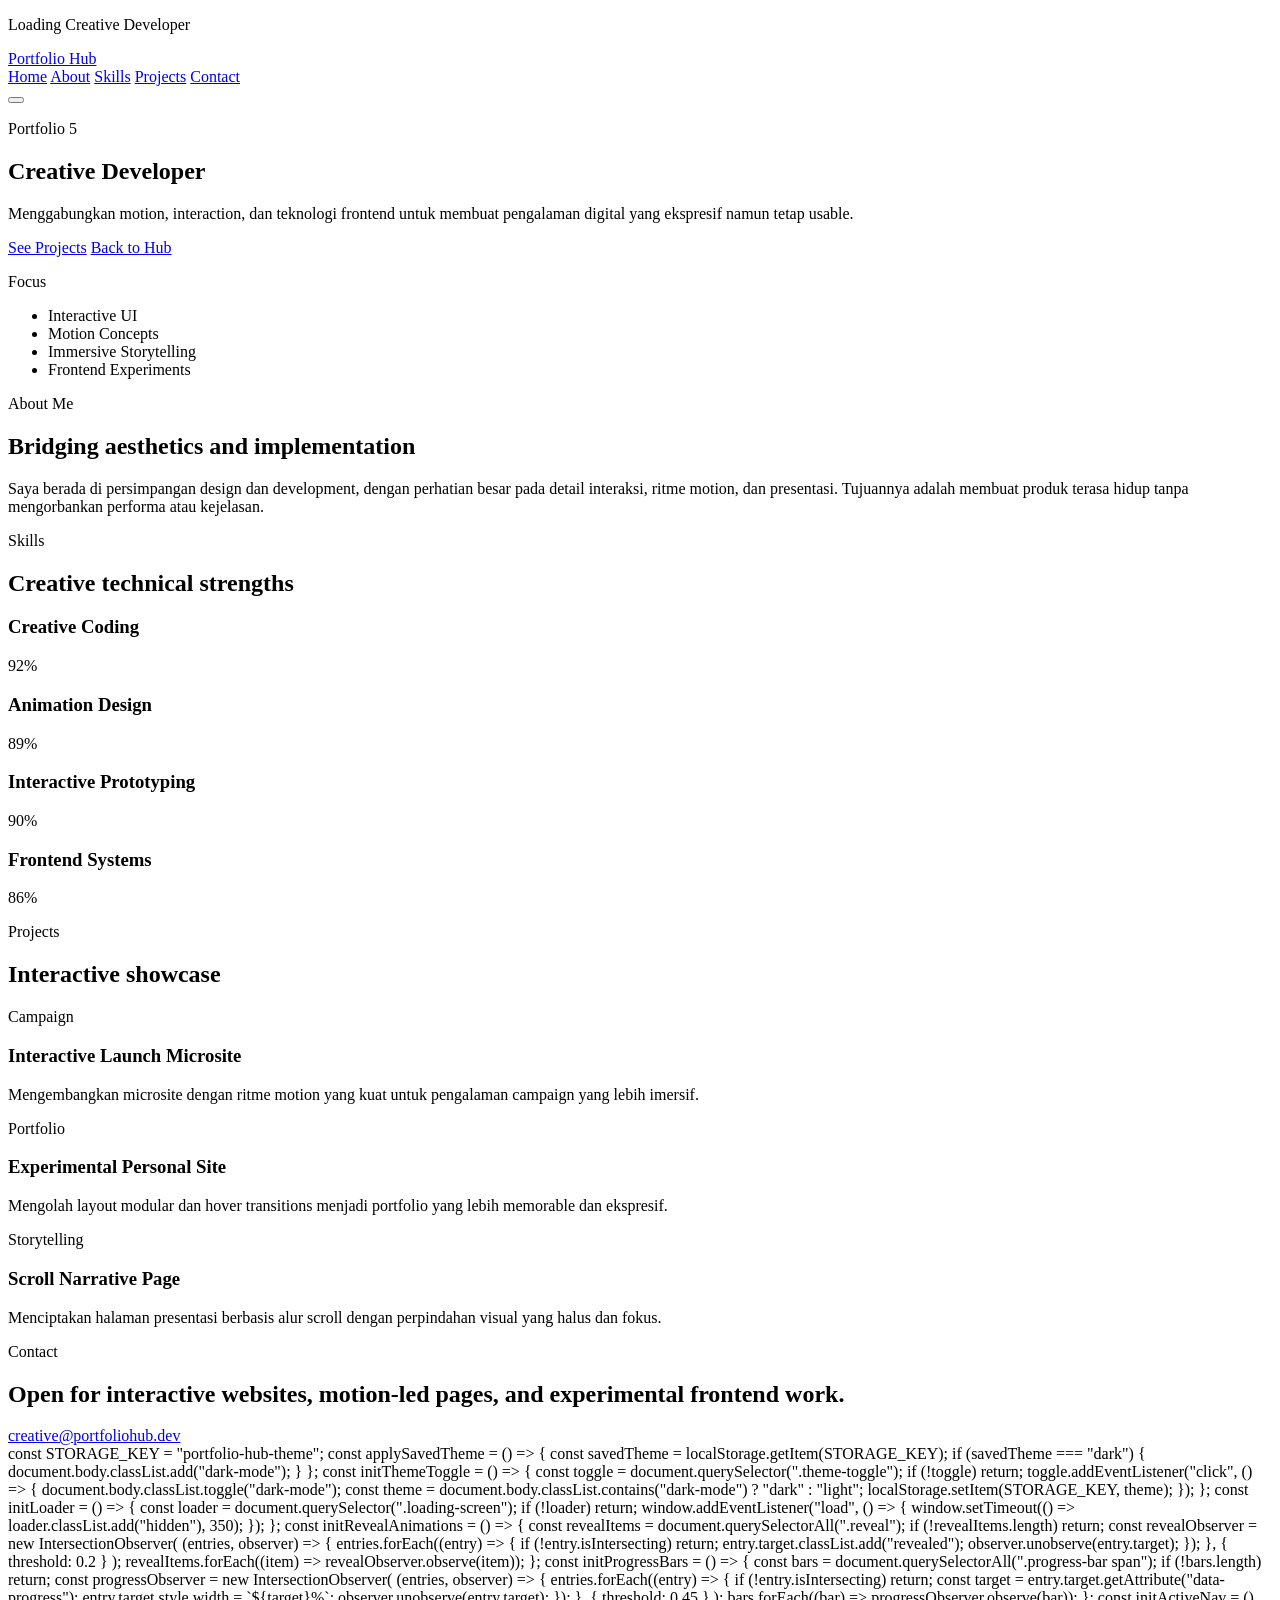
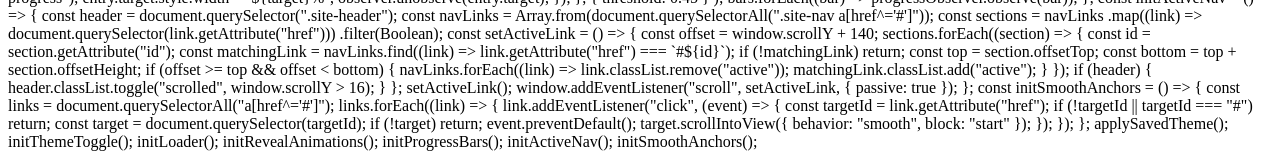
==== portfolio1.html @ d41d8970 "Update portfolio1.html" ====
<!DOCTYPE html>
<html lang="en">
<head>
  <meta charset="UTF-8">
  <meta name="viewport" content="width=device-width, initial-scale=1.0">
  <title>Portfolio Hub | Creative Developer</title>
  <meta name="description" content="Portfolio Creative Developer modern dengan about, skills, projects, dan contact.">
  <link rel="preconnect" href="https://fonts.googleapis.com">
  <link rel="preconnect" href="https://fonts.gstatic.com" crossorigin>
  <link href="https://fonts.googleapis.com/css2?family=Manrope:wght@400;500;600;700;800&family=Space+Grotesk:wght@500;700&display=swap" rel="stylesheet">
  <link rel="stylesheet" href="../css/styles1.css">
</head>
<body data-page="portfolio">
  <div class="loading-screen" aria-hidden="true">
    <div class="loader-ring"></div>
    <p>Loading Creative Developer</p>
  </div>

  <div class="page-shell">
    <header class="site-header">
      <div class="container nav-wrap">
        <a class="brand" href="../index.html">
          <span class="brand-mark"></span>
          <span>Portfolio Hub</span>
        </a>

        <nav class="site-nav">
          <a href="#home" class="active">Home</a>
          <a href="#about">About</a>
          <a href="#skills">Skills</a>
          <a href="#projects">Projects</a>
          <a href="#contact">Contact</a>
        </nav>

        <button class="theme-toggle" type="button" aria-label="Toggle dark mode">
          <span class="theme-toggle-track">
            <span class="theme-toggle-thumb"></span>
          </span>
        </button>
      </div>
    </header>

    <main>
      <section id="home" class="portfolio-hero section">
        <div class="container portfolio-hero-grid">
          <div class="reveal">
            <p class="eyebrow">Portfolio 5</p>
            <h1>Creative Developer</h1>
            <p class="hero-text">
              Menggabungkan motion, interaction, dan teknologi frontend untuk membuat pengalaman digital yang ekspresif namun tetap usable.
            </p>
            <div class="hero-actions">
              <a class="btn btn-primary" href="#projects">See Projects</a>
              <a class="btn btn-secondary" href="../index.html">Back to Hub</a>
            </div>
          </div>

          <aside class="glass-card summary-card reveal reveal-delay-1">
            <p class="mini-label">Focus</p>
            <ul class="chip-list">
              <li>Interactive UI</li>
              <li>Motion Concepts</li>
              <li>Immersive Storytelling</li>
              <li>Frontend Experiments</li>
            </ul>
          </aside>
        </div>
      </section>

      <section id="about" class="section">
        <div class="container two-column">
          <div class="section-heading reveal">
            <p class="eyebrow">About Me</p>
            <h2>Bridging aesthetics and implementation</h2>
          </div>
          <div class="content-card glass-card reveal reveal-delay-1">
            <p>
              Saya berada di persimpangan design dan development, dengan perhatian besar pada detail interaksi, ritme motion, dan presentasi.
              Tujuannya adalah membuat produk terasa hidup tanpa mengorbankan performa atau kejelasan.
            </p>
          </div>
        </div>
      </section>

      <section id="skills" class="section">
        <div class="container">
          <div class="section-heading reveal">
            <p class="eyebrow">Skills</p>
            <h2>Creative technical strengths</h2>
          </div>
          <div class="skills-grid">
            <article class="skill-card glass-card reveal">
              <div class="skill-head"><h3>Creative Coding</h3><span>92%</span></div>
              <div class="progress-bar"><span data-progress="92"></span></div>
            </article>
            <article class="skill-card glass-card reveal reveal-delay-1">
              <div class="skill-head"><h3>Animation Design</h3><span>89%</span></div>
              <div class="progress-bar"><span data-progress="89"></span></div>
            </article>
            <article class="skill-card glass-card reveal reveal-delay-2">
              <div class="skill-head"><h3>Interactive Prototyping</h3><span>90%</span></div>
              <div class="progress-bar"><span data-progress="90"></span></div>
            </article>
            <article class="skill-card glass-card reveal">
              <div class="skill-head"><h3>Frontend Systems</h3><span>86%</span></div>
              <div class="progress-bar"><span data-progress="86"></span></div>
            </article>
          </div>
        </div>
      </section>

      <section id="projects" class="section">
        <div class="container">
          <div class="section-heading reveal">
            <p class="eyebrow">Projects</p>
            <h2>Interactive showcase</h2>
          </div>
          <div class="project-grid">
            <article class="project-card glass-card reveal">
              <span class="project-tag">Campaign</span>
              <h3>Interactive Launch Microsite</h3>
              <p>Mengembangkan microsite dengan ritme motion yang kuat untuk pengalaman campaign yang lebih imersif.</p>
            </article>
            <article class="project-card glass-card reveal reveal-delay-1">
              <span class="project-tag">Portfolio</span>
              <h3>Experimental Personal Site</h3>
              <p>Mengolah layout modular dan hover transitions menjadi portfolio yang lebih memorable dan ekspresif.</p>
            </article>
            <article class="project-card glass-card reveal reveal-delay-2">
              <span class="project-tag">Storytelling</span>
              <h3>Scroll Narrative Page</h3>
              <p>Menciptakan halaman presentasi berbasis alur scroll dengan perpindahan visual yang halus dan fokus.</p>
            </article>
          </div>
        </div>
      </section>

      <section id="contact" class="section">
        <div class="container">
          <div class="contact-banner glass-card reveal">
            <div>
              <p class="eyebrow">Contact</p>
              <h2>Open for interactive websites, motion-led pages, and experimental frontend work.</h2>
            </div>
            <a class="btn btn-primary" href="mailto:creative@portfoliohub.dev">creative@portfoliohub.dev</a>
          </div>
        </div>
      </section>
    </main>
  </div>

  <script src="../assets/js/main.js">
    const STORAGE_KEY = "portfolio-hub-theme";

    const applySavedTheme = () => {
      const savedTheme = localStorage.getItem(STORAGE_KEY);
      if (savedTheme === "dark") {
        document.body.classList.add("dark-mode");
      }
    };
    
    const initThemeToggle = () => {
      const toggle = document.querySelector(".theme-toggle");
      if (!toggle) return;
    
      toggle.addEventListener("click", () => {
        document.body.classList.toggle("dark-mode");
        const theme = document.body.classList.contains("dark-mode") ? "dark" : "light";
        localStorage.setItem(STORAGE_KEY, theme);
      });
    };
    
    const initLoader = () => {
      const loader = document.querySelector(".loading-screen");
      if (!loader) return;
    
      window.addEventListener("load", () => {
        window.setTimeout(() => loader.classList.add("hidden"), 350);
      });
    };
    
    const initRevealAnimations = () => {
      const revealItems = document.querySelectorAll(".reveal");
      if (!revealItems.length) return;
    
      const revealObserver = new IntersectionObserver(
        (entries, observer) => {
          entries.forEach((entry) => {
            if (!entry.isIntersecting) return;
            entry.target.classList.add("revealed");
            observer.unobserve(entry.target);
          });
        },
        { threshold: 0.2 }
      );
    
      revealItems.forEach((item) => revealObserver.observe(item));
    };
    
    const initProgressBars = () => {
      const bars = document.querySelectorAll(".progress-bar span");
      if (!bars.length) return;
    
      const progressObserver = new IntersectionObserver(
        (entries, observer) => {
          entries.forEach((entry) => {
            if (!entry.isIntersecting) return;
            const target = entry.target.getAttribute("data-progress");
            entry.target.style.width = `${target}%`;
            observer.unobserve(entry.target);
          });
        },
        { threshold: 0.45 }
      );
    
      bars.forEach((bar) => progressObserver.observe(bar));
    };
    
    const initActiveNav = () => {
      const header = document.querySelector(".site-header");
      const navLinks = Array.from(document.querySelectorAll(".site-nav a[href^='#']"));
      const sections = navLinks
        .map((link) => document.querySelector(link.getAttribute("href")))
        .filter(Boolean);
    
      const setActiveLink = () => {
        const offset = window.scrollY + 140;
    
        sections.forEach((section) => {
          const id = section.getAttribute("id");
          const matchingLink = navLinks.find((link) => link.getAttribute("href") === `#${id}`);
          if (!matchingLink) return;
    
          const top = section.offsetTop;
          const bottom = top + section.offsetHeight;
          if (offset >= top && offset < bottom) {
            navLinks.forEach((link) => link.classList.remove("active"));
            matchingLink.classList.add("active");
          }
        });
    
        if (header) {
          header.classList.toggle("scrolled", window.scrollY > 16);
        }
      };
    
      setActiveLink();
      window.addEventListener("scroll", setActiveLink, { passive: true });
    };
    
    const initSmoothAnchors = () => {
      const links = document.querySelectorAll("a[href^='#']");
      links.forEach((link) => {
        link.addEventListener("click", (event) => {
          const targetId = link.getAttribute("href");
          if (!targetId || targetId === "#") return;
    
          const target = document.querySelector(targetId);
          if (!target) return;
    
          event.preventDefault();
          target.scrollIntoView({ behavior: "smooth", block: "start" });
        });
      });
    };
    
    applySavedTheme();
    initThemeToggle();
    initLoader();
    initRevealAnimations();
    initProgressBars();
    initActiveNav();
    initSmoothAnchors();

  </script>
      const STORAGE_KEY = "portfolio-hub-theme";

      const applySavedTheme = () => {
        const savedTheme = localStorage.getItem(STORAGE_KEY);
        if (savedTheme === "dark") {
          document.body.classList.add("dark-mode");
        }
      };
      
      const initThemeToggle = () => {
        const toggle = document.querySelector(".theme-toggle");
        if (!toggle) return;
      
        toggle.addEventListener("click", () => {
          document.body.classList.toggle("dark-mode");
          const theme = document.body.classList.contains("dark-mode") ? "dark" : "light";
          localStorage.setItem(STORAGE_KEY, theme);
        });
      };
      
      const initLoader = () => {
        const loader = document.querySelector(".loading-screen");
        if (!loader) return;
      
        window.addEventListener("load", () => {
          window.setTimeout(() => loader.classList.add("hidden"), 350);
        });
      };
      
      const initRevealAnimations = () => {
        const revealItems = document.querySelectorAll(".reveal");
        if (!revealItems.length) return;
      
        const revealObserver = new IntersectionObserver(
          (entries, observer) => {
            entries.forEach((entry) => {
              if (!entry.isIntersecting) return;
              entry.target.classList.add("revealed");
              observer.unobserve(entry.target);
            });
          },
          { threshold: 0.2 }
        );
      
        revealItems.forEach((item) => revealObserver.observe(item));
      };
      
      const initProgressBars = () => {
        const bars = document.querySelectorAll(".progress-bar span");
        if (!bars.length) return;
      
        const progressObserver = new IntersectionObserver(
          (entries, observer) => {
            entries.forEach((entry) => {
              if (!entry.isIntersecting) return;
              const target = entry.target.getAttribute("data-progress");
              entry.target.style.width = `${target}%`;
              observer.unobserve(entry.target);
            });
          },
          { threshold: 0.45 }
        );
      
        bars.forEach((bar) => progressObserver.observe(bar));
      };
      
      const initActiveNav = () => {
        const header = document.querySelector(".site-header");
        const navLinks = Array.from(document.querySelectorAll(".site-nav a[href^='#']"));
        const sections = navLinks
          .map((link) => document.querySelector(link.getAttribute("href")))
          .filter(Boolean);
      
        const setActiveLink = () => {
          const offset = window.scrollY + 140;
      
          sections.forEach((section) => {
            const id = section.getAttribute("id");
            const matchingLink = navLinks.find((link) => link.getAttribute("href") === `#${id}`);
            if (!matchingLink) return;
      
            const top = section.offsetTop;
            const bottom = top + section.offsetHeight;
            if (offset >= top && offset < bottom) {
              navLinks.forEach((link) => link.classList.remove("active"));
              matchingLink.classList.add("active");
            }
          });
      
          if (header) {
            header.classList.toggle("scrolled", window.scrollY > 16);
          }
        };
      
        setActiveLink();
        window.addEventListener("scroll", setActiveLink, { passive: true });
      };
      
      const initSmoothAnchors = () => {
        const links = document.querySelectorAll("a[href^='#']");
        links.forEach((link) => {
          link.addEventListener("click", (event) => {
            const targetId = link.getAttribute("href");
            if (!targetId || targetId === "#") return;
      
            const target = document.querySelector(targetId);
            if (!target) return;
      
            event.preventDefault();
            target.scrollIntoView({ behavior: "smooth", block: "start" });
          });
        });
      };
      
      applySavedTheme();
      initThemeToggle();
      initLoader();
      initRevealAnimations();
      initProgressBars();
      initActiveNav();
      initSmoothAnchors();

  <style>
    
  </style>
</body>
</html>
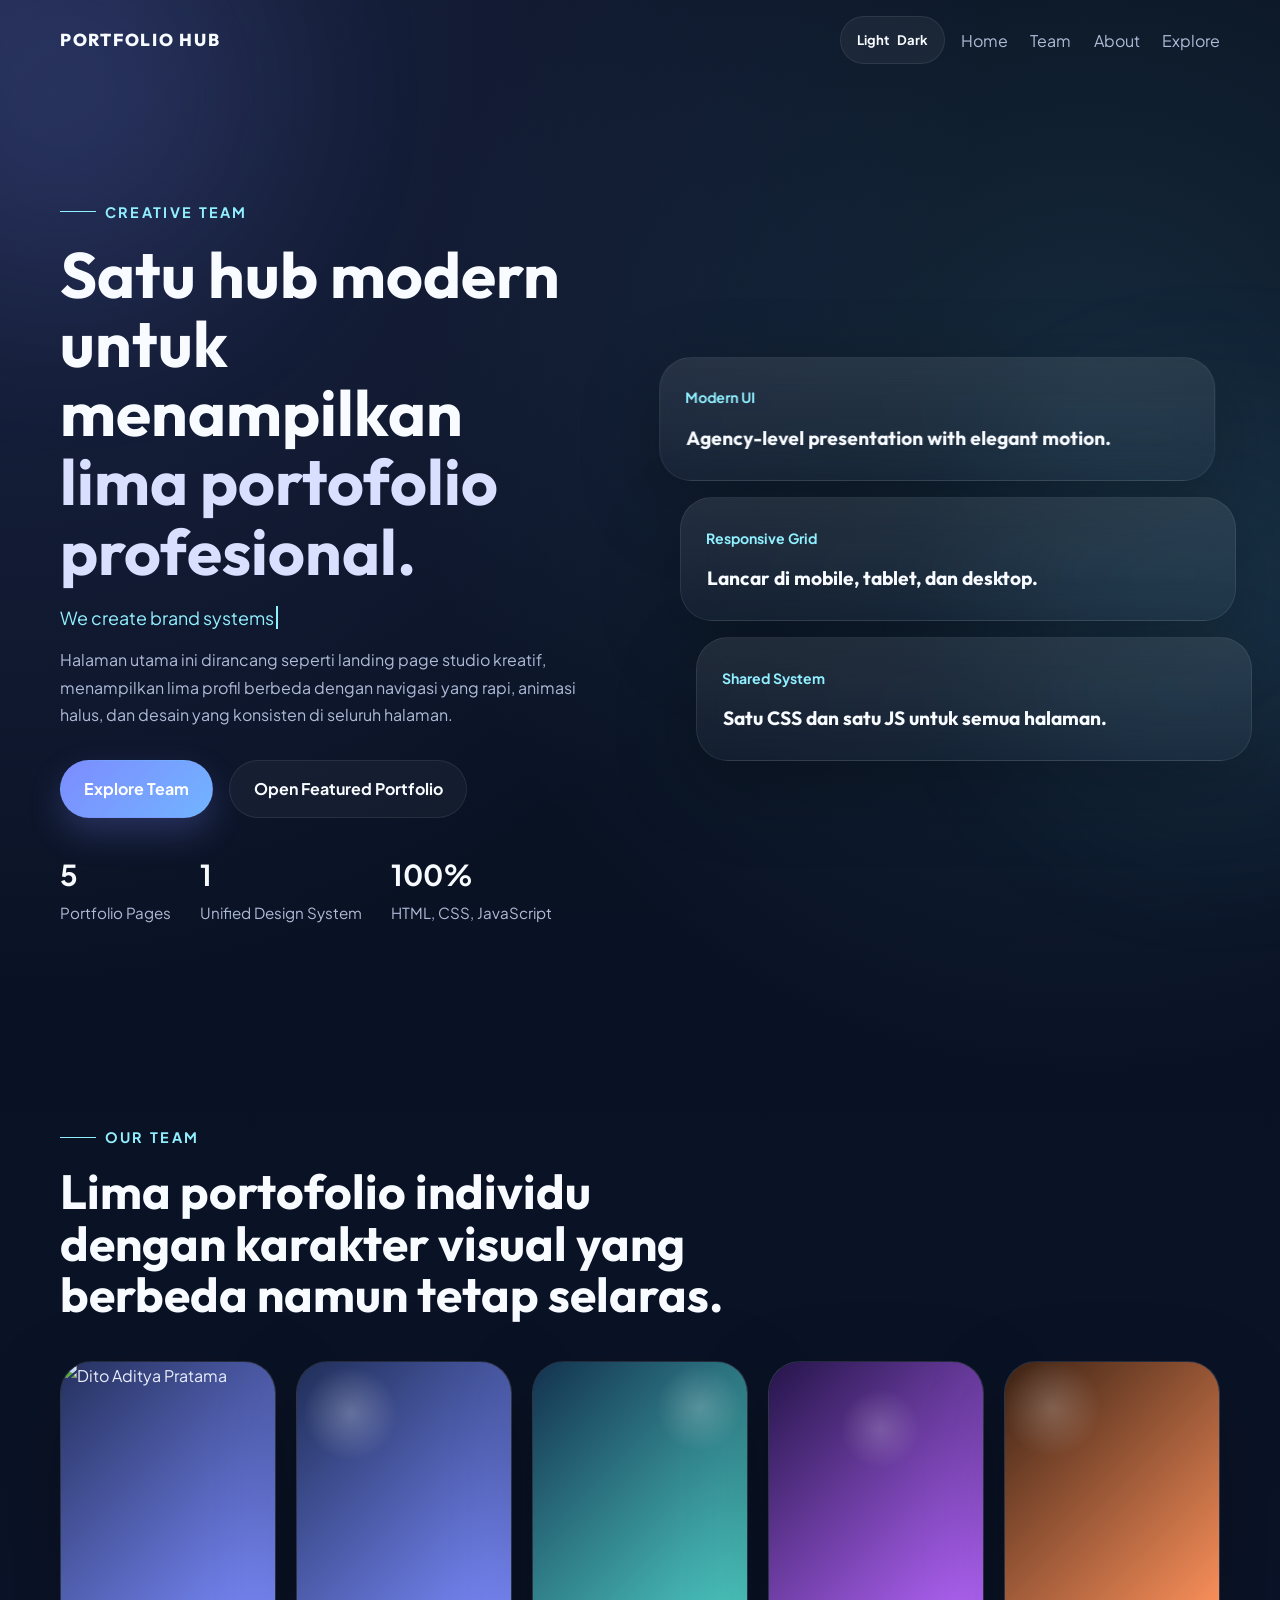
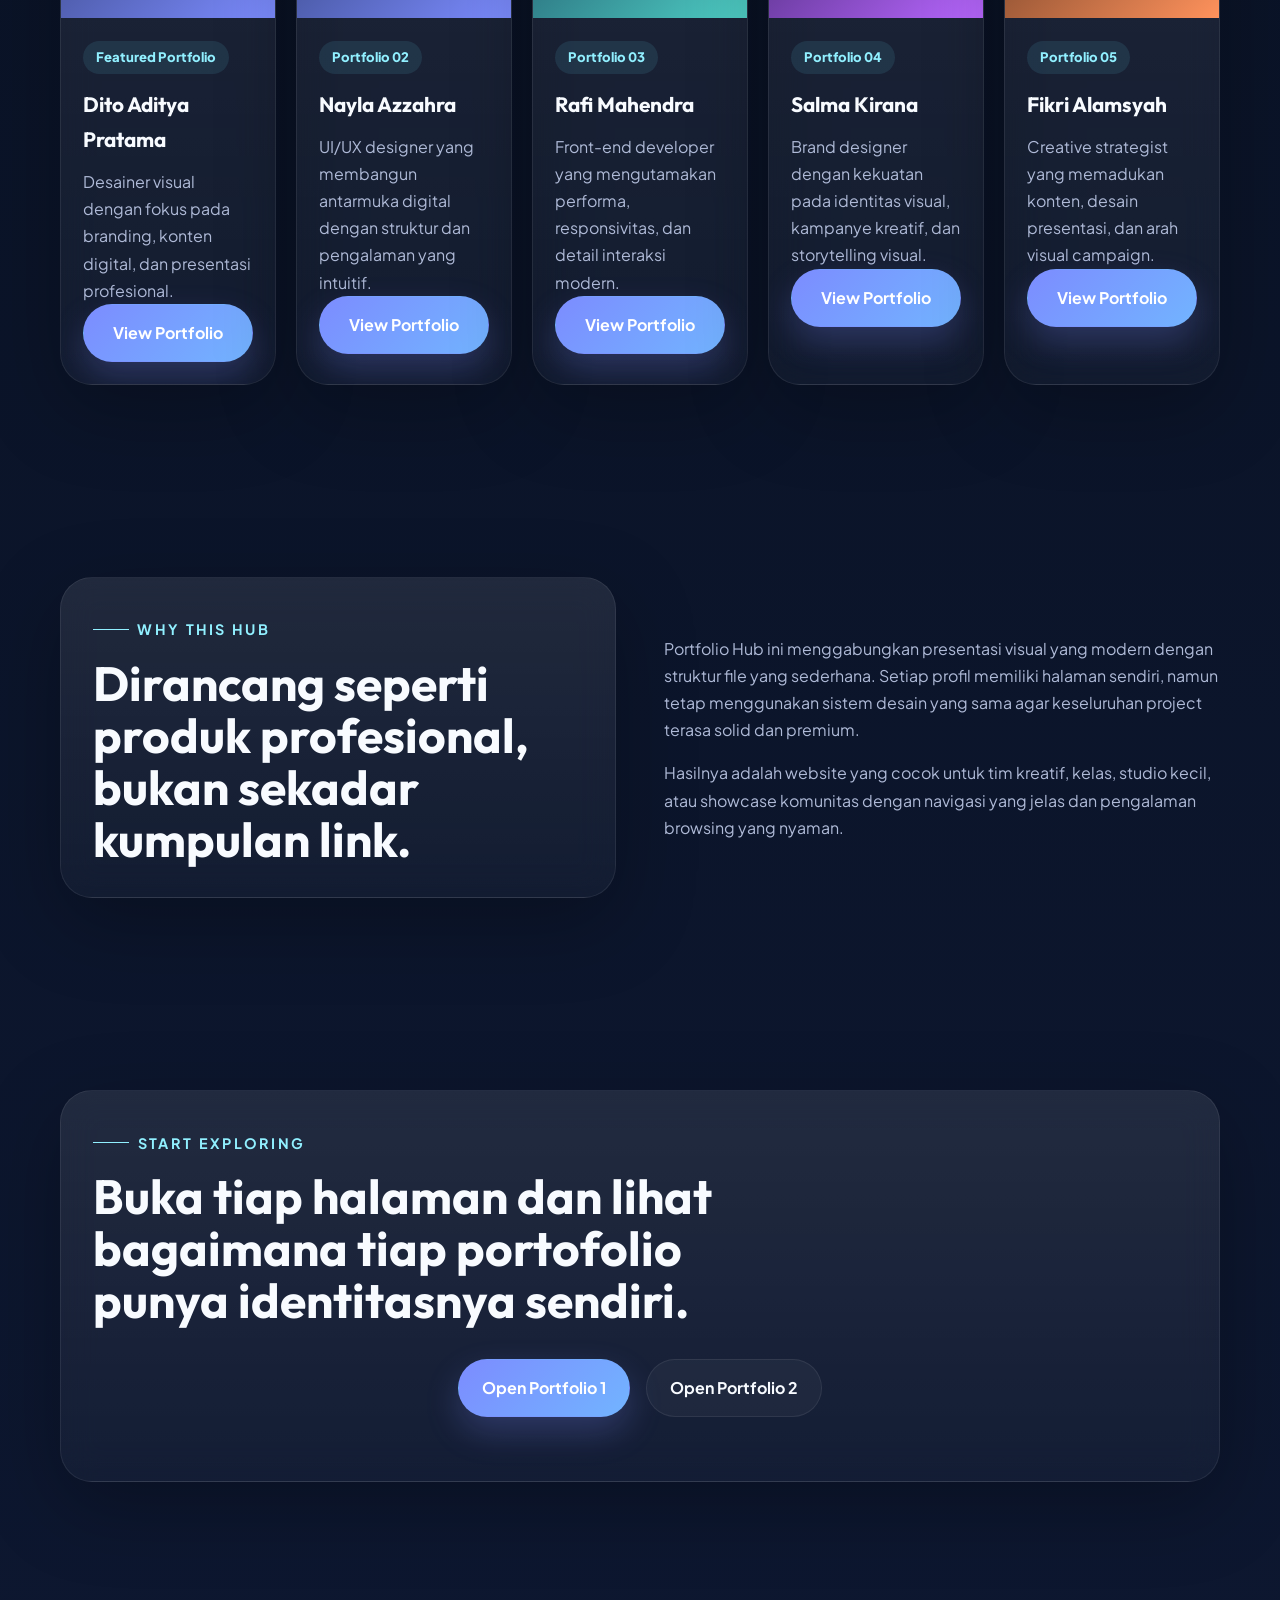
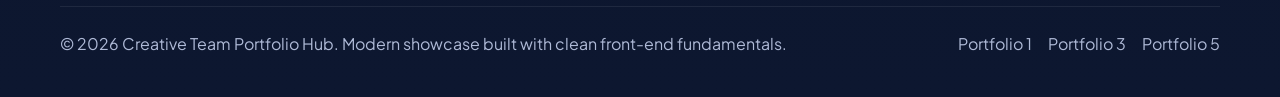
==== commit 3d8f65fd: "Update portfolio1.html" ====
--- a/portfolio1.html
+++ b/portfolio1.html
@@ -1,402 +1,221 @@
 <!DOCTYPE html>
-<html lang="en">
-<head>
-  <meta charset="UTF-8">
-  <meta name="viewport" content="width=device-width, initial-scale=1.0">
-  <title>Portfolio Hub | Creative Developer</title>
-  <meta name="description" content="Portfolio Creative Developer modern dengan about, skills, projects, dan contact.">
-  <link rel="preconnect" href="https://fonts.googleapis.com">
-  <link rel="preconnect" href="https://fonts.gstatic.com" crossorigin>
-  <link href="https://fonts.googleapis.com/css2?family=Manrope:wght@400;500;600;700;800&family=Space+Grotesk:wght@500;700&display=swap" rel="stylesheet">
-  <link rel="stylesheet" href="../css/styles1.css">
-</head>
-<body data-page="portfolio">
-  <div class="loading-screen" aria-hidden="true">
-    <div class="loader-ring"></div>
-    <p>Loading Creative Developer</p>
-  </div>
-
-  <div class="page-shell">
-    <header class="site-header">
-      <div class="container nav-wrap">
-        <a class="brand" href="../index.html">
-          <span class="brand-mark"></span>
-          <span>Portfolio Hub</span>
-        </a>
-
-        <nav class="site-nav">
-          <a href="#home" class="active">Home</a>
+<html lang="id">
+  <head>
+    <meta charset="UTF-8" />
+    <meta name="viewport" content="width=device-width, initial-scale=1.0" />
+    <title>Creative Team | Portfolio Hub</title>
+    <meta
+      name="description"
+      content="Portfolio Hub modern dan profesional yang menampilkan lima portofolio individu dalam satu project HTML, CSS, dan JavaScript."
+    />
+    <link rel="preconnect" href="https://fonts.googleapis.com" />
+    <link rel="preconnect" href="https://fonts.gstatic.com" crossorigin />
+    <link
+      href="https://fonts.googleapis.com/css2?family=Outfit:wght@400;500;600;700;800&family=Plus+Jakarta+Sans:wght@400;500;600;700;800&display=swap"
+      rel="stylesheet"
+    />
+    <link rel="stylesheet" href="css/style.css" />
+  </head>
+  <body class="page-hub theme-hub">
+    <div class="page-glow glow-one"></div>
+    <div class="page-glow glow-two"></div>
+
+    <header class="site-header" id="top">
+      <nav class="navbar container">
+        <a href="index.html" class="logo">PORTFOLIO HUB</a>
+
+        <div class="nav-actions">
+          <button class="theme-toggle" type="button" aria-label="Toggle theme">
+            <span class="theme-toggle__sun">Light</span>
+            <span class="theme-toggle__moon">Dark</span>
+          </button>
+
+          <button
+            class="nav-toggle"
+            type="button"
+            aria-label="Buka menu navigasi"
+            aria-expanded="false"
+            aria-controls="nav-menu"
+          >
+            <span></span>
+            <span></span>
+            <span></span>
+          </button>
+        </div>
+
+        <div class="nav-menu" id="nav-menu">
+          <a href="#home">Home</a>
+          <a href="#team">Team</a>
           <a href="#about">About</a>
-          <a href="#skills">Skills</a>
-          <a href="#projects">Projects</a>
-          <a href="#contact">Contact</a>
-        </nav>
-
-        <button class="theme-toggle" type="button" aria-label="Toggle dark mode">
-          <span class="theme-toggle-track">
-            <span class="theme-toggle-thumb"></span>
-          </span>
-        </button>
+          <a href="#cta">Explore</a>
+        </div>
+      </nav>
+    </header>
+
+    <main>
+      <section class="hero section hero--hub" id="home">
+        <div class="container hero-grid hero-grid--hub">
+          <div class="hero-content reveal">
+            <span class="eyebrow">Creative Team</span>
+            <h1>
+              Satu hub modern untuk menampilkan
+              <span class="accent">lima portofolio profesional.</span>
+            </h1>
+            <p class="typing-line">
+              We create
+              <span data-typing="brand systems,web experiences,visual stories"></span>
+            </p>
+            <p class="hero-description">
+              Halaman utama ini dirancang seperti landing page studio kreatif,
+              menampilkan lima profil berbeda dengan navigasi yang rapi,
+              animasi halus, dan desain yang konsisten di seluruh halaman.
+            </p>
+            <div class="hero-actions">
+              <a href="#team" class="btn btn-primary">Explore Team</a>
+              <a href="portfolio1.html" class="btn btn-secondary">Open Featured Portfolio</a>
+            </div>
+            <div class="hero-metrics">
+              <div>
+                <strong>5</strong>
+                <span>Portfolio Pages</span>
+              </div>
+              <div>
+                <strong>1</strong>
+                <span>Unified Design System</span>
+              </div>
+              <div>
+                <strong>100%</strong>
+                <span>HTML, CSS, JavaScript</span>
+              </div>
+            </div>
+          </div>
+
+          <div class="hub-showcase reveal">
+            <div class="hub-showcase__panel panel-a">
+              <span>Modern UI</span>
+              <strong>Agency-level presentation with elegant motion.</strong>
+            </div>
+            <div class="hub-showcase__panel panel-b">
+              <span>Responsive Grid</span>
+              <strong>Lancar di mobile, tablet, dan desktop.</strong>
+            </div>
+            <div class="hub-showcase__panel panel-c">
+              <span>Shared System</span>
+              <strong>Satu CSS dan satu JS untuk semua halaman.</strong>
+            </div>
+          </div>
+        </div>
+      </section>
+
+      <section class="section" id="team">
+        <div class="container section-heading reveal">
+          <span class="eyebrow">Our Team</span>
+          <h2>Lima portofolio individu dengan karakter visual yang berbeda namun tetap selaras.</h2>
+        </div>
+
+        <div class="container team-grid">
+          <article class="team-card reveal">
+            <div class="team-card__image">
+              <img
+                src="https://upload.wikimedia.org/wikipedia/commons/thumb/a/ac/Bahlil_Lahadalia_Official_Portrait.png/250px-Bahlil_Lahadalia_Official_Portrait.png"
+                alt="Dito Aditya Pratama"
+              />
+            </div>
+            <div class="team-card__body">
+              <span class="team-card__label">Featured Portfolio</span>
+              <h3>Dito Aditya Pratama</h3>
+              <p>Desainer visual dengan fokus pada branding, konten digital, dan presentasi profesional.</p>
+              <a href="portfolio1.html" class="btn btn-card">View Portfolio</a>
+            </div>
+          </article>
+
+          <article class="team-card reveal">
+            <div class="team-card__image gradient-a"></div>
+            <div class="team-card__body">
+              <span class="team-card__label">Portfolio 02</span>
+              <h3>Nayla Azzahra</h3>
+              <p>UI/UX designer yang membangun antarmuka digital dengan struktur dan pengalaman yang intuitif.</p>
+              <a href="portfolio2.html" class="btn btn-card">View Portfolio</a>
+            </div>
+          </article>
+
+          <article class="team-card reveal">
+            <div class="team-card__image gradient-b"></div>
+            <div class="team-card__body">
+              <span class="team-card__label">Portfolio 03</span>
+              <h3>Rafi Mahendra</h3>
+              <p>Front-end developer yang mengutamakan performa, responsivitas, dan detail interaksi modern.</p>
+              <a href="portfolio3.html" class="btn btn-card">View Portfolio</a>
+            </div>
+          </article>
+
+          <article class="team-card reveal">
+            <div class="team-card__image gradient-c"></div>
+            <div class="team-card__body">
+              <span class="team-card__label">Portfolio 04</span>
+              <h3>Salma Kirana</h3>
+              <p>Brand designer dengan kekuatan pada identitas visual, kampanye kreatif, dan storytelling visual.</p>
+              <a href="portfolio4.html" class="btn btn-card">View Portfolio</a>
+            </div>
+          </article>
+
+          <article class="team-card reveal">
+            <div class="team-card__image gradient-d"></div>
+            <div class="team-card__body">
+              <span class="team-card__label">Portfolio 05</span>
+              <h3>Fikri Alamsyah</h3>
+              <p>Creative strategist yang memadukan konten, desain presentasi, dan arah visual campaign.</p>
+              <a href="portfolio5.html" class="btn btn-card">View Portfolio</a>
+            </div>
+          </article>
+        </div>
+      </section>
+
+      <section class="section" id="about">
+        <div class="container split-section">
+          <div class="split-card reveal">
+            <span class="eyebrow">Why This Hub</span>
+            <h2>Dirancang seperti produk profesional, bukan sekadar kumpulan link.</h2>
+          </div>
+          <div class="split-copy reveal">
+            <p>
+              Portfolio Hub ini menggabungkan presentasi visual yang modern
+              dengan struktur file yang sederhana. Setiap profil memiliki
+              halaman sendiri, namun tetap menggunakan sistem desain yang sama
+              agar keseluruhan project terasa solid dan premium.
+            </p>
+            <p>
+              Hasilnya adalah website yang cocok untuk tim kreatif, kelas,
+              studio kecil, atau showcase komunitas dengan navigasi yang jelas
+              dan pengalaman browsing yang nyaman.
+            </p>
+          </div>
+        </div>
+      </section>
+
+      <section class="section" id="cta">
+        <div class="container cta-block reveal">
+          <span class="eyebrow">Start Exploring</span>
+          <h2>Buka tiap halaman dan lihat bagaimana tiap portofolio punya identitasnya sendiri.</h2>
+          <div class="hero-actions hero-actions--center">
+            <a href="portfolio1.html" class="btn btn-primary">Open Portfolio 1</a>
+            <a href="portfolio2.html" class="btn btn-secondary">Open Portfolio 2</a>
+          </div>
+        </div>
+      </section>
+    </main>
+
+    <footer class="footer">
+      <div class="container footer-inner">
+        <p>&copy; 2026 Creative Team Portfolio Hub. Modern showcase built with clean front-end fundamentals.</p>
+        <div class="social-links">
+          <a href="portfolio1.html">Portfolio 1</a>
+          <a href="portfolio3.html">Portfolio 3</a>
+          <a href="portfolio5.html">Portfolio 5</a>
+        </div>
       </div>
-    </header>
-
-    <main>
-      <section id="home" class="portfolio-hero section">
-        <div class="container portfolio-hero-grid">
-          <div class="reveal">
-            <p class="eyebrow">Portfolio 5</p>
-            <h1>Creative Developer</h1>
-            <p class="hero-text">
-              Menggabungkan motion, interaction, dan teknologi frontend untuk membuat pengalaman digital yang ekspresif namun tetap usable.
-            </p>
-            <div class="hero-actions">
-              <a class="btn btn-primary" href="#projects">See Projects</a>
-              <a class="btn btn-secondary" href="../index.html">Back to Hub</a>
-            </div>
-          </div>
-
-          <aside class="glass-card summary-card reveal reveal-delay-1">
-            <p class="mini-label">Focus</p>
-            <ul class="chip-list">
-              <li>Interactive UI</li>
-              <li>Motion Concepts</li>
-              <li>Immersive Storytelling</li>
-              <li>Frontend Experiments</li>
-            </ul>
-          </aside>
-        </div>
-      </section>
-
-      <section id="about" class="section">
-        <div class="container two-column">
-          <div class="section-heading reveal">
-            <p class="eyebrow">About Me</p>
-            <h2>Bridging aesthetics and implementation</h2>
-          </div>
-          <div class="content-card glass-card reveal reveal-delay-1">
-            <p>
-              Saya berada di persimpangan design dan development, dengan perhatian besar pada detail interaksi, ritme motion, dan presentasi.
-              Tujuannya adalah membuat produk terasa hidup tanpa mengorbankan performa atau kejelasan.
-            </p>
-          </div>
-        </div>
-      </section>
-
-      <section id="skills" class="section">
-        <div class="container">
-          <div class="section-heading reveal">
-            <p class="eyebrow">Skills</p>
-            <h2>Creative technical strengths</h2>
-          </div>
-          <div class="skills-grid">
-            <article class="skill-card glass-card reveal">
-              <div class="skill-head"><h3>Creative Coding</h3><span>92%</span></div>
-              <div class="progress-bar"><span data-progress="92"></span></div>
-            </article>
-            <article class="skill-card glass-card reveal reveal-delay-1">
-              <div class="skill-head"><h3>Animation Design</h3><span>89%</span></div>
-              <div class="progress-bar"><span data-progress="89"></span></div>
-            </article>
-            <article class="skill-card glass-card reveal reveal-delay-2">
-              <div class="skill-head"><h3>Interactive Prototyping</h3><span>90%</span></div>
-              <div class="progress-bar"><span data-progress="90"></span></div>
-            </article>
-            <article class="skill-card glass-card reveal">
-              <div class="skill-head"><h3>Frontend Systems</h3><span>86%</span></div>
-              <div class="progress-bar"><span data-progress="86"></span></div>
-            </article>
-          </div>
-        </div>
-      </section>
-
-      <section id="projects" class="section">
-        <div class="container">
-          <div class="section-heading reveal">
-            <p class="eyebrow">Projects</p>
-            <h2>Interactive showcase</h2>
-          </div>
-          <div class="project-grid">
-            <article class="project-card glass-card reveal">
-              <span class="project-tag">Campaign</span>
-              <h3>Interactive Launch Microsite</h3>
-              <p>Mengembangkan microsite dengan ritme motion yang kuat untuk pengalaman campaign yang lebih imersif.</p>
-            </article>
-            <article class="project-card glass-card reveal reveal-delay-1">
-              <span class="project-tag">Portfolio</span>
-              <h3>Experimental Personal Site</h3>
-              <p>Mengolah layout modular dan hover transitions menjadi portfolio yang lebih memorable dan ekspresif.</p>
-            </article>
-            <article class="project-card glass-card reveal reveal-delay-2">
-              <span class="project-tag">Storytelling</span>
-              <h3>Scroll Narrative Page</h3>
-              <p>Menciptakan halaman presentasi berbasis alur scroll dengan perpindahan visual yang halus dan fokus.</p>
-            </article>
-          </div>
-        </div>
-      </section>
-
-      <section id="contact" class="section">
-        <div class="container">
-          <div class="contact-banner glass-card reveal">
-            <div>
-              <p class="eyebrow">Contact</p>
-              <h2>Open for interactive websites, motion-led pages, and experimental frontend work.</h2>
-            </div>
-            <a class="btn btn-primary" href="mailto:creative@portfoliohub.dev">creative@portfoliohub.dev</a>
-          </div>
-        </div>
-      </section>
-    </main>
-  </div>
-
-  <script src="../assets/js/main.js">
-    const STORAGE_KEY = "portfolio-hub-theme";
-
-    const applySavedTheme = () => {
-      const savedTheme = localStorage.getItem(STORAGE_KEY);
-      if (savedTheme === "dark") {
-        document.body.classList.add("dark-mode");
-      }
-    };
-    
-    const initThemeToggle = () => {
-      const toggle = document.querySelector(".theme-toggle");
-      if (!toggle) return;
-    
-      toggle.addEventListener("click", () => {
-        document.body.classList.toggle("dark-mode");
-        const theme = document.body.classList.contains("dark-mode") ? "dark" : "light";
-        localStorage.setItem(STORAGE_KEY, theme);
-      });
-    };
-    
-    const initLoader = () => {
-      const loader = document.querySelector(".loading-screen");
-      if (!loader) return;
-    
-      window.addEventListener("load", () => {
-        window.setTimeout(() => loader.classList.add("hidden"), 350);
-      });
-    };
-    
-    const initRevealAnimations = () => {
-      const revealItems = document.querySelectorAll(".reveal");
-      if (!revealItems.length) return;
-    
-      const revealObserver = new IntersectionObserver(
-        (entries, observer) => {
-          entries.forEach((entry) => {
-            if (!entry.isIntersecting) return;
-            entry.target.classList.add("revealed");
-            observer.unobserve(entry.target);
-          });
-        },
-        { threshold: 0.2 }
-      );
-    
-      revealItems.forEach((item) => revealObserver.observe(item));
-    };
-    
-    const initProgressBars = () => {
-      const bars = document.querySelectorAll(".progress-bar span");
-      if (!bars.length) return;
-    
-      const progressObserver = new IntersectionObserver(
-        (entries, observer) => {
-          entries.forEach((entry) => {
-            if (!entry.isIntersecting) return;
-            const target = entry.target.getAttribute("data-progress");
-            entry.target.style.width = `${target}%`;
-            observer.unobserve(entry.target);
-          });
-        },
-        { threshold: 0.45 }
-      );
-    
-      bars.forEach((bar) => progressObserver.observe(bar));
-    };
-    
-    const initActiveNav = () => {
-      const header = document.querySelector(".site-header");
-      const navLinks = Array.from(document.querySelectorAll(".site-nav a[href^='#']"));
-      const sections = navLinks
-        .map((link) => document.querySelector(link.getAttribute("href")))
-        .filter(Boolean);
-    
-      const setActiveLink = () => {
-        const offset = window.scrollY + 140;
-    
-        sections.forEach((section) => {
-          const id = section.getAttribute("id");
-          const matchingLink = navLinks.find((link) => link.getAttribute("href") === `#${id}`);
-          if (!matchingLink) return;
-    
-          const top = section.offsetTop;
-          const bottom = top + section.offsetHeight;
-          if (offset >= top && offset < bottom) {
-            navLinks.forEach((link) => link.classList.remove("active"));
-            matchingLink.classList.add("active");
-          }
-        });
-    
-        if (header) {
-          header.classList.toggle("scrolled", window.scrollY > 16);
-        }
-      };
-    
-      setActiveLink();
-      window.addEventListener("scroll", setActiveLink, { passive: true });
-    };
-    
-    const initSmoothAnchors = () => {
-      const links = document.querySelectorAll("a[href^='#']");
-      links.forEach((link) => {
-        link.addEventListener("click", (event) => {
-          const targetId = link.getAttribute("href");
-          if (!targetId || targetId === "#") return;
-    
-          const target = document.querySelector(targetId);
-          if (!target) return;
-    
-          event.preventDefault();
-          target.scrollIntoView({ behavior: "smooth", block: "start" });
-        });
-      });
-    };
-    
-    applySavedTheme();
-    initThemeToggle();
-    initLoader();
-    initRevealAnimations();
-    initProgressBars();
-    initActiveNav();
-    initSmoothAnchors();
-
-  </script>
-      const STORAGE_KEY = "portfolio-hub-theme";
-
-      const applySavedTheme = () => {
-        const savedTheme = localStorage.getItem(STORAGE_KEY);
-        if (savedTheme === "dark") {
-          document.body.classList.add("dark-mode");
-        }
-      };
-      
-      const initThemeToggle = () => {
-        const toggle = document.querySelector(".theme-toggle");
-        if (!toggle) return;
-      
-        toggle.addEventListener("click", () => {
-          document.body.classList.toggle("dark-mode");
-          const theme = document.body.classList.contains("dark-mode") ? "dark" : "light";
-          localStorage.setItem(STORAGE_KEY, theme);
-        });
-      };
-      
-      const initLoader = () => {
-        const loader = document.querySelector(".loading-screen");
-        if (!loader) return;
-      
-        window.addEventListener("load", () => {
-          window.setTimeout(() => loader.classList.add("hidden"), 350);
-        });
-      };
-      
-      const initRevealAnimations = () => {
-        const revealItems = document.querySelectorAll(".reveal");
-        if (!revealItems.length) return;
-      
-        const revealObserver = new IntersectionObserver(
-          (entries, observer) => {
-            entries.forEach((entry) => {
-              if (!entry.isIntersecting) return;
-              entry.target.classList.add("revealed");
-              observer.unobserve(entry.target);
-            });
-          },
-          { threshold: 0.2 }
-        );
-      
-        revealItems.forEach((item) => revealObserver.observe(item));
-      };
-      
-      const initProgressBars = () => {
-        const bars = document.querySelectorAll(".progress-bar span");
-        if (!bars.length) return;
-      
-        const progressObserver = new IntersectionObserver(
-          (entries, observer) => {
-            entries.forEach((entry) => {
-              if (!entry.isIntersecting) return;
-              const target = entry.target.getAttribute("data-progress");
-              entry.target.style.width = `${target}%`;
-              observer.unobserve(entry.target);
-            });
-          },
-          { threshold: 0.45 }
-        );
-      
-        bars.forEach((bar) => progressObserver.observe(bar));
-      };
-      
-      const initActiveNav = () => {
-        const header = document.querySelector(".site-header");
-        const navLinks = Array.from(document.querySelectorAll(".site-nav a[href^='#']"));
-        const sections = navLinks
-          .map((link) => document.querySelector(link.getAttribute("href")))
-          .filter(Boolean);
-      
-        const setActiveLink = () => {
-          const offset = window.scrollY + 140;
-      
-          sections.forEach((section) => {
-            const id = section.getAttribute("id");
-            const matchingLink = navLinks.find((link) => link.getAttribute("href") === `#${id}`);
-            if (!matchingLink) return;
-      
-            const top = section.offsetTop;
-            const bottom = top + section.offsetHeight;
-            if (offset >= top && offset < bottom) {
-              navLinks.forEach((link) => link.classList.remove("active"));
-              matchingLink.classList.add("active");
-            }
-          });
-      
-          if (header) {
-            header.classList.toggle("scrolled", window.scrollY > 16);
-          }
-        };
-      
-        setActiveLink();
-        window.addEventListener("scroll", setActiveLink, { passive: true });
-      };
-      
-      const initSmoothAnchors = () => {
-        const links = document.querySelectorAll("a[href^='#']");
-        links.forEach((link) => {
-          link.addEventListener("click", (event) => {
-            const targetId = link.getAttribute("href");
-            if (!targetId || targetId === "#") return;
-      
-            const target = document.querySelector(targetId);
-            if (!target) return;
-      
-            event.preventDefault();
-            target.scrollIntoView({ behavior: "smooth", block: "start" });
-          });
-        });
-      };
-      
-      applySavedTheme();
-      initThemeToggle();
-      initLoader();
-      initRevealAnimations();
-      initProgressBars();
-      initActiveNav();
-      initSmoothAnchors();
-
-  <style>
-    
-  </style>
-</body>
+    </footer>
+
+    <script src="js/script.js"></script>
+  </body>
 </html>
--- a/css/style.css
+++ b/css/style.css
@@ -0,0 +1,477 @@
+:root {
+  --bg: #08101f;
+  --bg-secondary: #0d1730;
+  --surface: rgba(20, 30, 56, 0.72);
+  --surface-soft: rgba(255, 255, 255, 0.04);
+  --border: rgba(255, 255, 255, 0.08);
+  --text: #e9eefc;
+  --muted: #afbad7;
+  --title: #f8fbff;
+  --primary: #7c8cff;
+  --secondary: #9a78ff;
+  --accent: #70ddff;
+  --success: #78ebb3;
+  --shadow: 0 24px 80px rgba(0, 0, 0, 0.26);
+  --radius-xl: 32px;
+  --radius-lg: 24px;
+  --radius-md: 18px;
+  --radius-sm: 12px;
+  --container: 1160px;
+  --transition: all 0.35s ease-in-out;
+}
+
+body.light-mode {
+  --bg: #f2f5fb;
+  --bg-secondary: #ffffff;
+  --surface: rgba(255, 255, 255, 0.74);
+  --surface-soft: rgba(12, 24, 52, 0.04);
+  --border: rgba(17, 24, 39, 0.08);
+  --text: #1e2a41;
+  --muted: #5c6985;
+  --title: #111a2e;
+  --shadow: 0 24px 64px rgba(70, 92, 130, 0.12);
+}
+
+.theme-1 { --primary: #7c8cff; --secondary: #9a78ff; --accent: #70ddff; }
+.theme-2 { --primary: #4ecdc4; --secondary: #5b7cfa; --accent: #8af3dc; }
+.theme-3 { --primary: #ff925c; --secondary: #ffb15f; --accent: #ffd68b; }
+.theme-4 { --primary: #d970ff; --secondary: #8d7dff; --accent: #ffb7f8; }
+.theme-5 { --primary: #ff7f7f; --secondary: #ffb55f; --accent: #ffd5a3; }
+.theme-hub { --primary: #7c8cff; --secondary: #72b4ff; --accent: #91f0ff; }
+
+* { box-sizing: border-box; margin: 0; padding: 0; }
+html { scroll-behavior: smooth; }
+
+body {
+  min-height: 100vh;
+  font-family: "Plus Jakarta Sans", sans-serif;
+  color: var(--text);
+  background:
+    radial-gradient(circle at top left, rgba(124, 140, 255, 0.18), transparent 28%),
+    radial-gradient(circle at 85% 12%, rgba(112, 221, 255, 0.12), transparent 22%),
+    linear-gradient(180deg, var(--bg) 0%, var(--bg-secondary) 100%);
+  line-height: 1.7;
+  overflow-x: hidden;
+}
+
+img { display: block; width: 100%; max-width: 100%; }
+a { color: inherit; text-decoration: none; }
+button, input, textarea { font: inherit; }
+
+.container { width: min(calc(100% - 2rem), var(--container)); margin: 0 auto; }
+.section { position: relative; padding: 6rem 0; }
+
+.page-glow {
+  position: fixed;
+  z-index: -1;
+  width: 24rem;
+  height: 24rem;
+  border-radius: 50%;
+  filter: blur(100px);
+  opacity: 0.24;
+  pointer-events: none;
+}
+
+.glow-one { top: -6rem; left: -8rem; background: rgba(124, 140, 255, 0.65); }
+.glow-two { right: -8rem; bottom: 10%; background: rgba(112, 221, 255, 0.4); }
+
+.site-header {
+  position: sticky;
+  top: 0;
+  z-index: 50;
+  padding: 1rem 0;
+  transition: var(--transition);
+}
+
+.site-header.scrolled {
+  background: rgba(8, 16, 31, 0.72);
+  backdrop-filter: blur(16px);
+  box-shadow: 0 10px 30px rgba(0, 0, 0, 0.14);
+}
+
+.navbar {
+  position: relative;
+  display: flex;
+  align-items: center;
+  justify-content: space-between;
+  gap: 1rem;
+}
+
+.logo {
+  font-family: "Outfit", sans-serif;
+  font-size: 1.08rem;
+  font-weight: 800;
+  letter-spacing: 0.1em;
+  color: var(--title);
+}
+
+.nav-actions {
+  display: flex;
+  align-items: center;
+  gap: 0.75rem;
+  margin-left: auto;
+}
+
+.theme-toggle,
+.nav-toggle {
+  display: inline-flex;
+  align-items: center;
+  justify-content: center;
+  min-height: 2.9rem;
+  padding: 0.75rem 1rem;
+  border: 1px solid var(--border);
+  border-radius: 999px;
+  background: rgba(255, 255, 255, 0.05);
+  color: var(--title);
+  cursor: pointer;
+  transition: var(--transition);
+}
+
+.theme-toggle { gap: 0.5rem; font-size: 0.82rem; font-weight: 700; }
+.theme-toggle:hover, .nav-toggle:hover { transform: translateY(-2px); }
+.nav-toggle { display: none; width: 3rem; padding: 0; }
+
+.nav-toggle span {
+  display: block;
+  width: 1.1rem;
+  height: 2px;
+  margin: 0.16rem auto;
+  background: currentColor;
+}
+
+.nav-menu { display: flex; align-items: center; gap: 1.4rem; color: var(--muted); }
+.nav-menu a { position: relative; transition: color 0.3s ease; }
+.nav-menu a::after {
+  content: "";
+  position: absolute;
+  left: 0;
+  bottom: -0.35rem;
+  width: 100%;
+  height: 2px;
+  background: linear-gradient(90deg, var(--accent), var(--primary));
+  transform: scaleX(0);
+  transform-origin: left;
+  transition: transform 0.3s ease;
+}
+
+.nav-menu a:hover,
+.nav-menu a:focus-visible { color: var(--title); }
+.nav-menu a:hover::after,
+.nav-menu a:focus-visible::after { transform: scaleX(1); }
+
+.hero {
+  min-height: 100vh;
+  display: flex;
+  align-items: center;
+  padding-top: 7rem;
+}
+
+.hero--hub { min-height: 92vh; }
+
+.hero-grid,
+.about-grid,
+.skills-grid,
+.contact-grid,
+.split-section {
+  display: grid;
+  grid-template-columns: repeat(2, minmax(0, 1fr));
+  gap: 3rem;
+  align-items: center;
+}
+
+.hero-grid--hub { align-items: stretch; }
+
+.eyebrow {
+  display: inline-flex;
+  align-items: center;
+  gap: 0.55rem;
+  margin-bottom: 1rem;
+  color: var(--accent);
+  font-size: 0.9rem;
+  font-weight: 700;
+  letter-spacing: 0.16em;
+  text-transform: uppercase;
+}
+
+.eyebrow::before { content: ""; width: 2.25rem; height: 1px; background: currentColor; }
+
+.hero-content h1,
+.section-heading h2,
+.split-card h2,
+.contact-copy h2,
+.cta-block h2 {
+  font-family: "Outfit", sans-serif;
+  color: var(--title);
+  line-height: 1.08;
+}
+
+.hero-content h1 { font-size: clamp(2.8rem, 5vw, 5rem); }
+.hero-content .accent { display: block; color: #d9e0ff; }
+.typing-line { min-height: 2rem; margin: 1.1rem 0 0.7rem; color: var(--accent); font-size: 1.12rem; }
+[data-typing] { border-right: 2px solid currentColor; padding-right: 0.15rem; }
+
+.hero-description,
+.split-copy p,
+.about-content p,
+.skills-copy p,
+.project-content p,
+.contact-copy p,
+.team-card__body p { color: var(--muted); }
+
+.hero-actions { display: flex; flex-wrap: wrap; gap: 1rem; margin: 2rem 0; }
+.hero-actions--center { justify-content: center; }
+
+.btn {
+  display: inline-flex;
+  align-items: center;
+  justify-content: center;
+  min-height: 3.35rem;
+  padding: 0.9rem 1.45rem;
+  border-radius: 999px;
+  border: 1px solid transparent;
+  font-weight: 700;
+  transition: var(--transition);
+}
+
+.btn:hover, .btn:focus-visible { transform: translateY(-3px); }
+.btn-primary, .btn-card {
+  color: #fff;
+  background: linear-gradient(135deg, var(--primary), var(--secondary));
+  box-shadow: 0 15px 34px rgba(124, 140, 255, 0.24);
+}
+
+.btn-secondary, .btn-back {
+  color: var(--title);
+  border-color: var(--border);
+  background: rgba(255, 255, 255, 0.04);
+}
+
+.btn-card { width: 100%; }
+.btn-back { width: fit-content; margin-top: 1.5rem; }
+.btn-full { width: 100%; }
+
+.hero-metrics { display: flex; flex-wrap: wrap; gap: 1.8rem; }
+.hero-metrics strong { display: block; color: var(--title); font-size: 1.8rem; }
+.hero-metrics span { color: var(--muted); font-size: 0.95rem; }
+
+.hub-showcase,
+.hero-card { transform: translateY(var(--parallax-offset, 0px)); transition: transform 0.25s linear; }
+
+.hub-showcase { display: grid; gap: 1rem; align-content: center; }
+.hub-showcase__panel,
+.hero-card-inner,
+.photo-frame,
+.info-card,
+.project-card,
+.contact-form,
+.team-card,
+.split-card,
+.cta-block {
+  border: 1px solid var(--border);
+  border-radius: var(--radius-xl);
+  background: linear-gradient(180deg, rgba(255, 255, 255, 0.09), rgba(255, 255, 255, 0.03));
+  box-shadow: var(--shadow);
+  backdrop-filter: blur(18px);
+}
+
+.hub-showcase__panel { padding: 1.6rem; }
+.hub-showcase__panel span { display: inline-block; color: var(--accent); font-size: 0.88rem; font-weight: 700; margin-bottom: 0.7rem; }
+.hub-showcase__panel strong { display: block; color: var(--title); font-family: "Outfit", sans-serif; font-size: 1.2rem; }
+.panel-a { transform: translateX(-0.3rem); }
+.panel-b { transform: translateX(1rem); }
+.panel-c { transform: translateX(2rem); }
+
+.hero-card-inner { position: relative; overflow: hidden; padding: 1.25rem; }
+.hero-card-inner img,
+.hero-visual {
+  height: 30rem;
+  width: 100%;
+  object-fit: cover;
+  border-radius: calc(var(--radius-xl) - 0.45rem);
+}
+
+.hero-visual {
+  background:
+    radial-gradient(circle at 20% 20%, rgba(255, 255, 255, 0.2), transparent 20%),
+    linear-gradient(135deg, rgba(124, 140, 255, 0.5), rgba(28, 36, 68, 0.95));
+}
+
+.hero-badge {
+  position: absolute;
+  top: 1.8rem;
+  right: 1.8rem;
+  z-index: 2;
+  padding: 0.65rem 1rem;
+  border-radius: 999px;
+  background: rgba(11, 16, 32, 0.76);
+  border: 1px solid rgba(255, 255, 255, 0.1);
+  color: var(--success);
+  font-size: 0.86rem;
+  font-weight: 700;
+}
+
+.hero-card-text {
+  position: absolute;
+  left: 1.8rem;
+  right: 1.8rem;
+  bottom: 1.8rem;
+  padding: 1.3rem;
+  border-radius: var(--radius-lg);
+  background: rgba(10, 14, 28, 0.62);
+  backdrop-filter: blur(10px);
+}
+
+.hero-card-text h2 { color: #fff; font-family: "Outfit", sans-serif; font-size: 1.55rem; margin-bottom: 0.55rem; }
+.hero-card-text p { color: rgba(255, 255, 255, 0.82); }
+
+.section-heading { margin-bottom: 2.5rem; }
+.section-heading h2,
+.split-card h2,
+.contact-copy h2,
+.cta-block h2 { max-width: 42rem; font-size: clamp(2rem, 4vw, 3rem); }
+
+.team-grid { display: grid; grid-template-columns: repeat(5, minmax(0, 1fr)); gap: 1.25rem; }
+.team-card { overflow: hidden; transition: var(--transition); }
+.team-card:hover,
+.project-card:hover { transform: translateY(-10px) scale(1.01); border-color: rgba(124, 140, 255, 0.32); }
+
+.team-card__image { min-height: 16rem; background: linear-gradient(135deg, #25315e, #7c8cff); }
+.team-card__image img { height: 16rem; object-fit: cover; }
+.team-card__body { padding: 1.4rem; }
+
+.team-card__label,
+.project-tag {
+  display: inline-flex;
+  margin-bottom: 0.8rem;
+  padding: 0.35rem 0.8rem;
+  border-radius: 999px;
+  color: var(--accent);
+  background: rgba(112, 221, 255, 0.1);
+  font-size: 0.82rem;
+  font-weight: 800;
+}
+
+.team-card__body h3,
+.project-content h3 { color: var(--title); font-family: "Outfit", sans-serif; font-size: 1.3rem; margin-bottom: 0.65rem; }
+
+.split-card, .cta-block { padding: 2rem; }
+.split-copy { display: grid; gap: 1rem; }
+.photo-frame { padding: 1rem; }
+.photo-frame img,
+.photo-frame--abstract { width: 100%; aspect-ratio: 1 / 1.05; border-radius: calc(var(--radius-xl) - 0.45rem); object-fit: cover; }
+.about-content { display: grid; gap: 1.1rem; }
+.about-cards { display: grid; grid-template-columns: repeat(2, minmax(0, 1fr)); gap: 1rem; margin-top: 0.8rem; }
+.info-card, .skill-item, .contact-form { padding: 1.3rem; }
+.info-card strong { display: block; color: var(--title); margin-bottom: 0.45rem; }
+.info-card span { color: var(--muted); }
+
+.skills-grid { align-items: start; }
+.skills-list { display: grid; gap: 1rem; }
+.skill-item { border: 1px solid var(--border); border-radius: var(--radius-lg); background: var(--surface-soft); }
+.skill-meta { display: flex; justify-content: space-between; gap: 1rem; margin-bottom: 0.8rem; color: var(--title); font-weight: 700; }
+.skill-bar { height: 0.75rem; overflow: hidden; border-radius: 999px; background: rgba(255, 255, 255, 0.06); }
+.skill-bar span { display: block; width: 0; height: 100%; border-radius: inherit; background: linear-gradient(90deg, var(--accent), var(--primary)); transition: width 1.1s ease-in-out; }
+
+.projects-grid { display: grid; grid-template-columns: repeat(3, minmax(0, 1fr)); gap: 1.3rem; }
+.project-card { overflow: hidden; transition: var(--transition); }
+.project-image { min-height: 13rem; }
+.gradient-a { background: radial-gradient(circle at 25% 20%, rgba(255, 255, 255, 0.24), transparent 18%), linear-gradient(135deg, #1f2e58, #7c8cff); }
+.gradient-b { background: radial-gradient(circle at 78% 18%, rgba(255, 255, 255, 0.2), transparent 16%), linear-gradient(135deg, #13324f, #4ecdc4); }
+.gradient-c { background: radial-gradient(circle at 52% 26%, rgba(255, 255, 255, 0.18), transparent 18%), linear-gradient(135deg, #25154a, #b867ff); }
+.gradient-d { background: radial-gradient(circle at 22% 18%, rgba(255, 255, 255, 0.2), transparent 18%), linear-gradient(135deg, #3c2214, #ff925c); }
+.project-content { padding: 1.4rem; }
+
+.contact-grid { gap: 2rem; }
+.contact-links { display: grid; gap: 0.7rem; margin-top: 1.4rem; }
+.contact-links a { color: var(--title); }
+
+.form-group { margin-bottom: 1rem; }
+.form-group label { display: block; margin-bottom: 0.45rem; color: var(--title); font-weight: 700; }
+.form-group input,
+.form-group textarea {
+  width: 100%;
+  padding: 0.95rem 1rem;
+  border: 1px solid var(--border);
+  border-radius: var(--radius-sm);
+  background: rgba(255, 255, 255, 0.04);
+  color: var(--text);
+  outline: none;
+  transition: var(--transition);
+}
+
+.form-group input:focus,
+.form-group textarea:focus {
+  border-color: rgba(124, 140, 255, 0.6);
+  box-shadow: 0 0 0 4px rgba(124, 140, 255, 0.12);
+}
+
+.form-group.error input,
+.form-group.error textarea { border-color: rgba(255, 120, 136, 0.76); }
+.error-message { display: block; min-height: 1.1rem; margin-top: 0.35rem; color: #ffb5bf; font-size: 0.84rem; }
+.form-status { min-height: 1.3rem; margin-top: 1rem; color: var(--success); }
+
+.footer { padding: 1.8rem 0 2.5rem; }
+.footer-inner {
+  display: flex;
+  flex-wrap: wrap;
+  justify-content: space-between;
+  gap: 1rem;
+  padding-top: 1.4rem;
+  border-top: 1px solid var(--border);
+  color: var(--muted);
+}
+
+.social-links { display: flex; flex-wrap: wrap; gap: 1rem; }
+.social-links a:hover,
+.social-links a:focus-visible { color: var(--title); }
+
+.reveal { opacity: 0; transform: translateY(38px); transition: opacity 0.8s ease, transform 0.8s ease; }
+.reveal.visible { opacity: 1; transform: translateY(0); }
+
+@media (max-width: 1100px) {
+  .team-grid { grid-template-columns: repeat(3, minmax(0, 1fr)); }
+}
+
+@media (max-width: 980px) {
+  .hero-grid, .about-grid, .skills-grid, .contact-grid, .split-section, .team-grid, .projects-grid { grid-template-columns: 1fr; }
+  .hero { min-height: auto; padding-top: 8rem; }
+  .panel-a, .panel-b, .panel-c { transform: none; }
+}
+
+@media (max-width: 760px) {
+  .section { padding: 5rem 0; }
+  .nav-toggle { display: inline-flex; }
+  .nav-menu {
+    position: absolute;
+    top: calc(100% + 0.8rem);
+    right: 0;
+    left: 0;
+    display: grid;
+    gap: 0.6rem;
+    padding: 1rem;
+    border: 1px solid var(--border);
+    border-radius: var(--radius-lg);
+    background: rgba(8, 16, 31, 0.95);
+    backdrop-filter: blur(18px);
+    opacity: 0;
+    visibility: hidden;
+    transform: translateY(-8px);
+    transition: var(--transition);
+  }
+
+  .nav-menu.active { opacity: 1; visibility: visible; transform: translateY(0); }
+  .about-cards { grid-template-columns: 1fr; }
+  .hero-card-inner img, .hero-visual { height: 24rem; }
+}
+
+@media (max-width: 560px) {
+  .container { width: min(calc(100% - 1.25rem), var(--container)); }
+  .hero-content h1, .section-heading h2, .split-card h2, .contact-copy h2, .cta-block h2 { font-size: 2.2rem; }
+  .hero-actions { flex-direction: column; }
+  .btn, .btn-back { width: 100%; }
+  .theme-toggle { display: none; }
+  .hero-badge, .hero-card-text { position: static; }
+  .hero-card-text { margin-top: 1rem; }
+  .hero-card-inner img, .hero-visual { height: 21rem; }
+  .footer-inner { flex-direction: column; }
+}
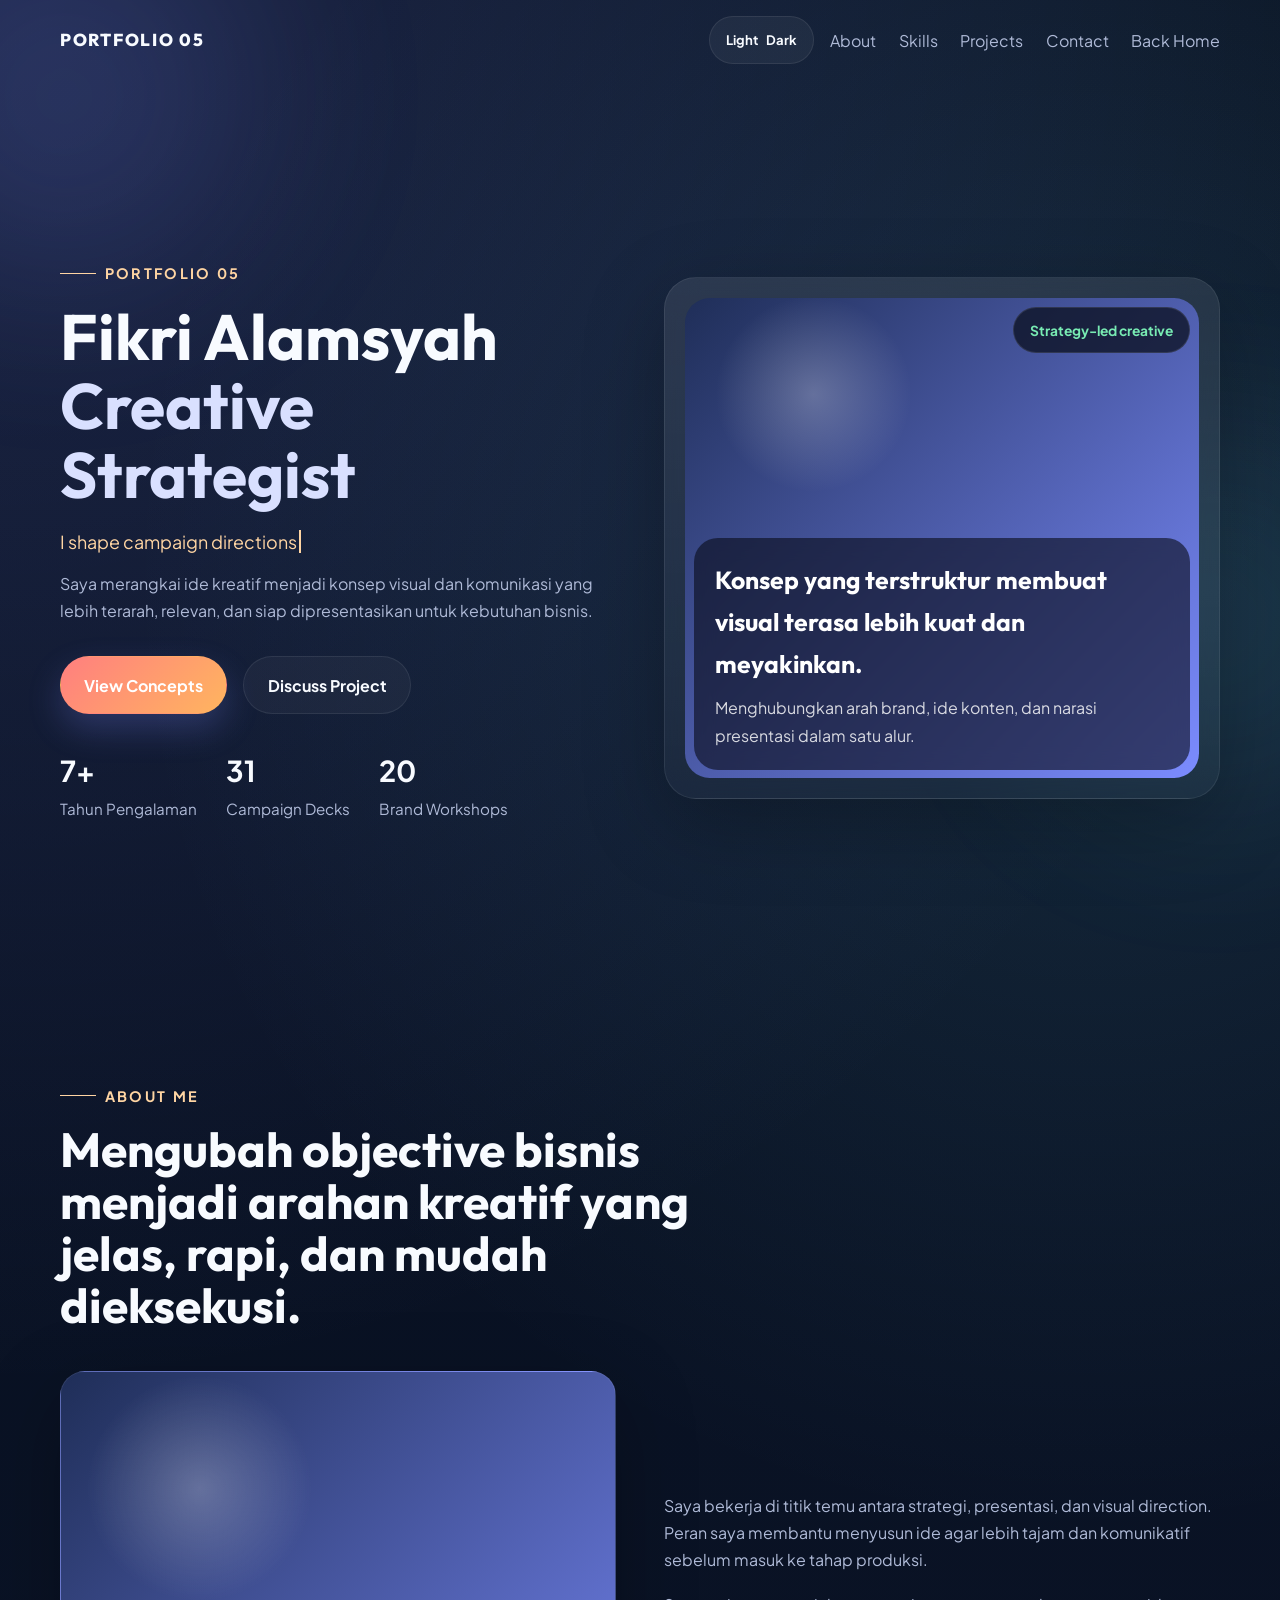
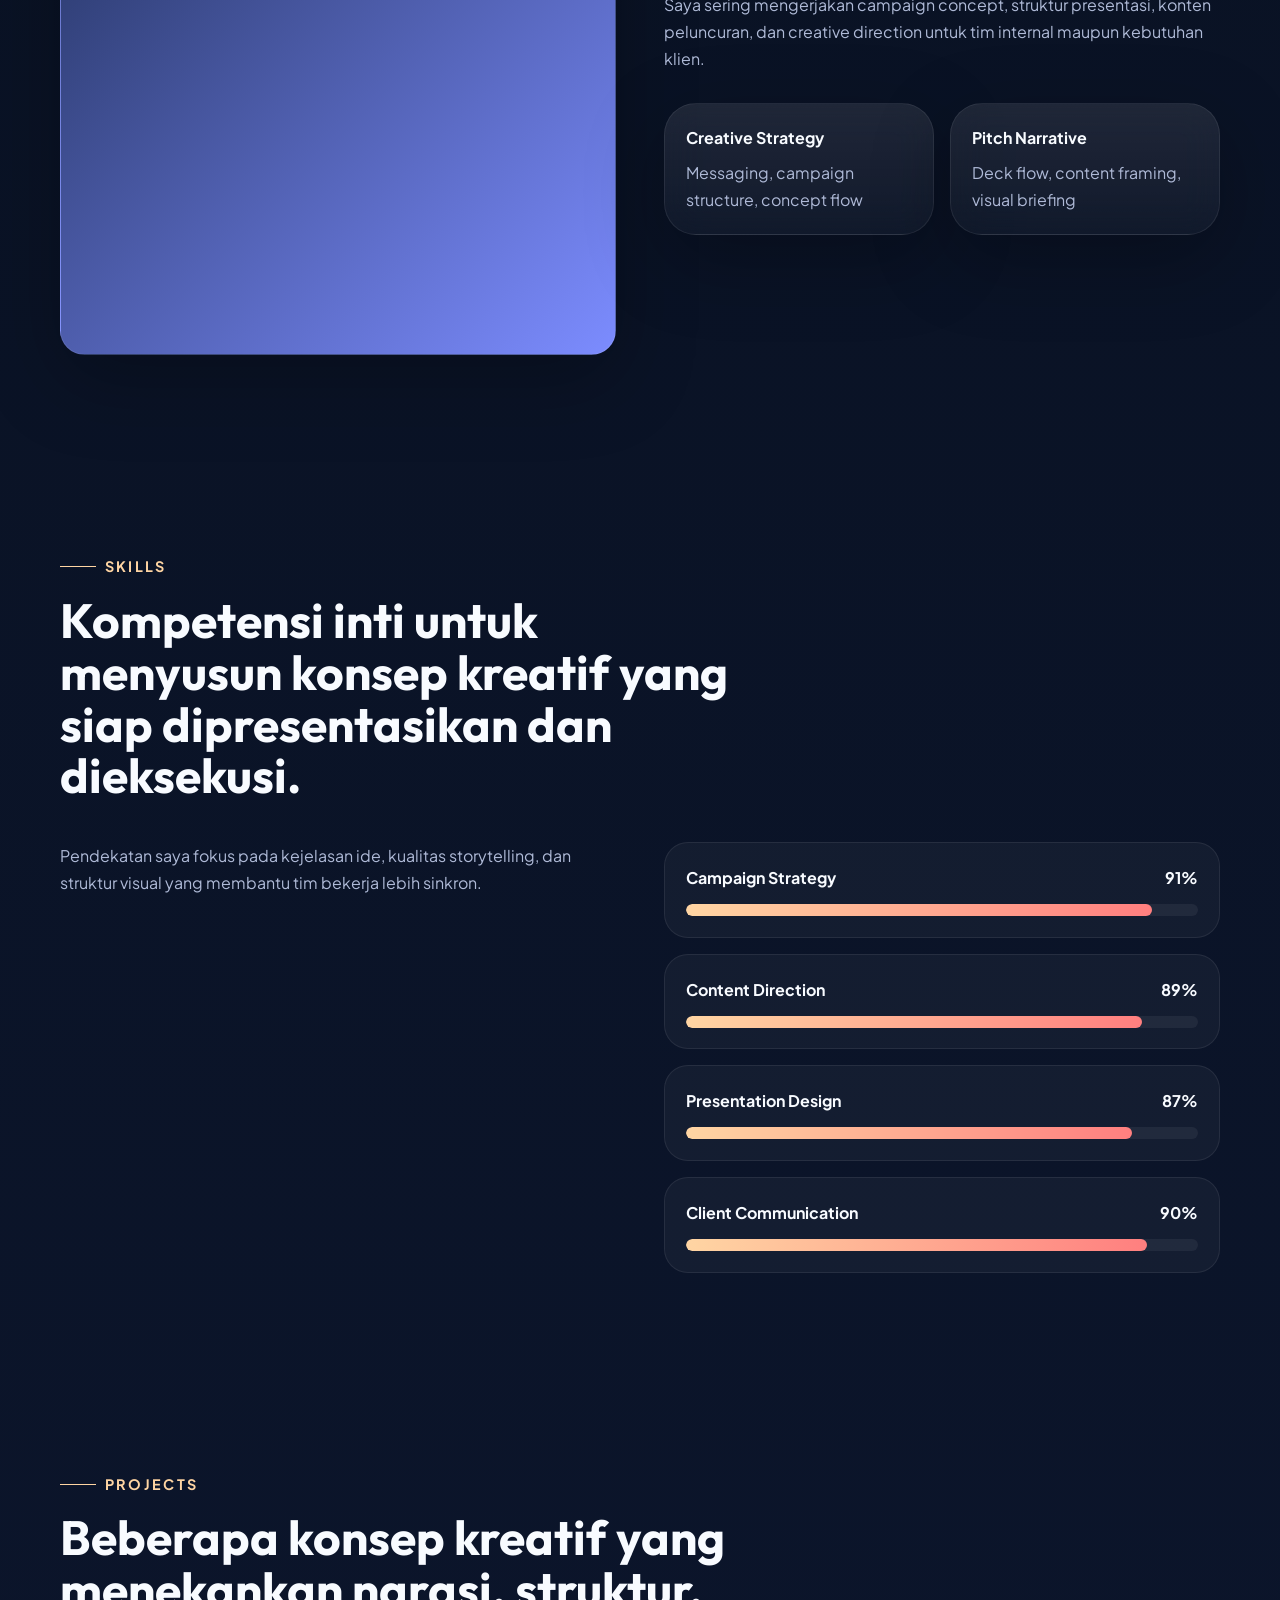
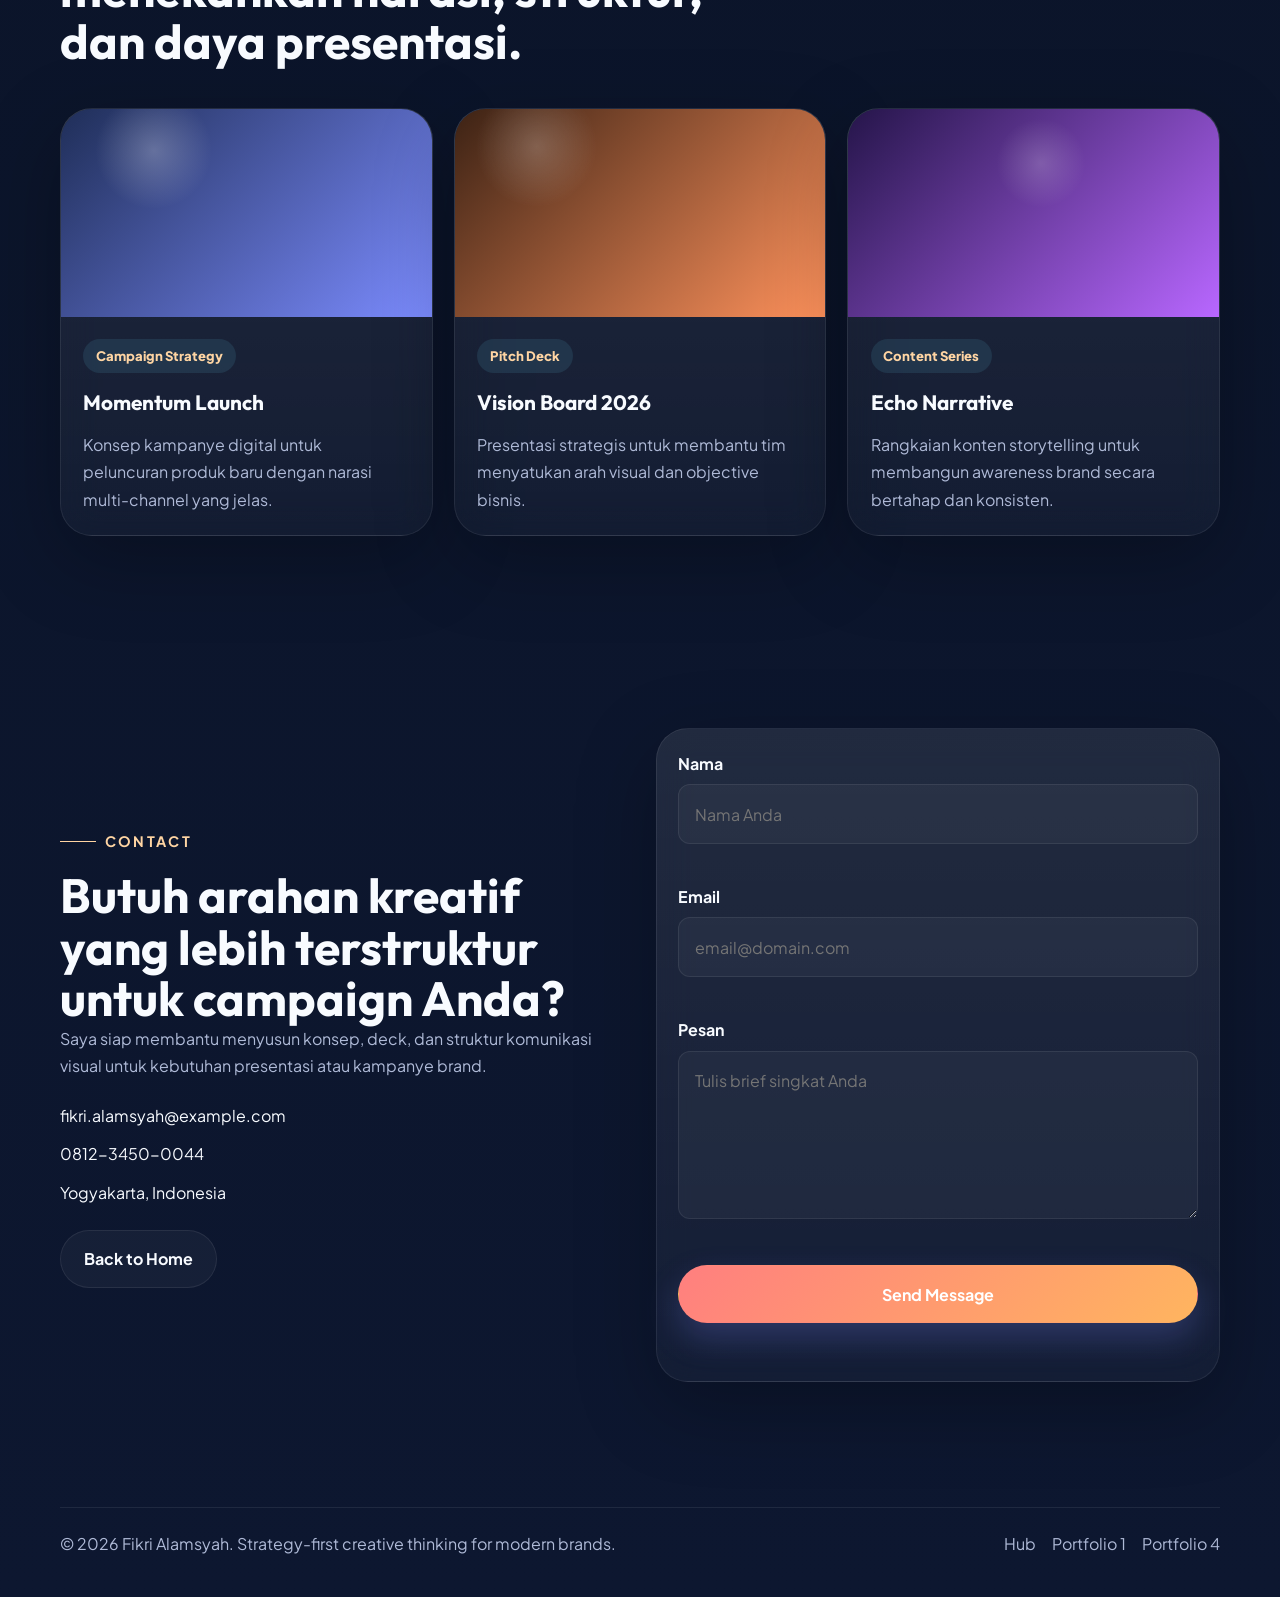
==== commit 3c1eca49: "Update portfolio1.html" ====
--- a/portfolio1.html
+++ b/portfolio1.html
@@ -3,219 +3,89 @@
   <head>
     <meta charset="UTF-8" />
     <meta name="viewport" content="width=device-width, initial-scale=1.0" />
-    <title>Creative Team | Portfolio Hub</title>
-    <meta
-      name="description"
-      content="Portfolio Hub modern dan profesional yang menampilkan lima portofolio individu dalam satu project HTML, CSS, dan JavaScript."
-    />
+    <title>Fikri Alamsyah | Portfolio 05</title>
+    <meta name="description" content="Portofolio dummy Fikri Alamsyah dalam Portfolio Hub." />
     <link rel="preconnect" href="https://fonts.googleapis.com" />
     <link rel="preconnect" href="https://fonts.gstatic.com" crossorigin />
-    <link
-      href="https://fonts.googleapis.com/css2?family=Outfit:wght@400;500;600;700;800&family=Plus+Jakarta+Sans:wght@400;500;600;700;800&display=swap"
-      rel="stylesheet"
-    />
+    <link href="https://fonts.googleapis.com/css2?family=Outfit:wght@400;500;600;700;800&family=Plus+Jakarta+Sans:wght@400;500;600;700;800&display=swap" rel="stylesheet" />
     <link rel="stylesheet" href="css/style.css" />
   </head>
-  <body class="page-hub theme-hub">
-    <div class="page-glow glow-one"></div>
-    <div class="page-glow glow-two"></div>
-
+  <body class="page-portfolio theme-5">
+    <div class="page-glow glow-one"></div><div class="page-glow glow-two"></div>
     <header class="site-header" id="top">
       <nav class="navbar container">
-        <a href="index.html" class="logo">PORTFOLIO HUB</a>
-
+        <a href="index.html" class="logo">PORTFOLIO 05</a>
         <div class="nav-actions">
-          <button class="theme-toggle" type="button" aria-label="Toggle theme">
-            <span class="theme-toggle__sun">Light</span>
-            <span class="theme-toggle__moon">Dark</span>
-          </button>
-
-          <button
-            class="nav-toggle"
-            type="button"
-            aria-label="Buka menu navigasi"
-            aria-expanded="false"
-            aria-controls="nav-menu"
-          >
-            <span></span>
-            <span></span>
-            <span></span>
-          </button>
+          <button class="theme-toggle" type="button" aria-label="Toggle theme"><span class="theme-toggle__sun">Light</span><span class="theme-toggle__moon">Dark</span></button>
+          <button class="nav-toggle" type="button" aria-label="Buka menu navigasi" aria-expanded="false" aria-controls="nav-menu"><span></span><span></span><span></span></button>
         </div>
-
-        <div class="nav-menu" id="nav-menu">
-          <a href="#home">Home</a>
-          <a href="#team">Team</a>
-          <a href="#about">About</a>
-          <a href="#cta">Explore</a>
-        </div>
+        <div class="nav-menu" id="nav-menu"><a href="#about">About</a><a href="#skills">Skills</a><a href="#projects">Projects</a><a href="#contact">Contact</a><a href="index.html">Back Home</a></div>
       </nav>
     </header>
-
     <main>
-      <section class="hero section hero--hub" id="home">
-        <div class="container hero-grid hero-grid--hub">
+      <section class="hero section">
+        <div class="container hero-grid">
           <div class="hero-content reveal">
-            <span class="eyebrow">Creative Team</span>
-            <h1>
-              Satu hub modern untuk menampilkan
-              <span class="accent">lima portofolio profesional.</span>
-            </h1>
-            <p class="typing-line">
-              We create
-              <span data-typing="brand systems,web experiences,visual stories"></span>
-            </p>
-            <p class="hero-description">
-              Halaman utama ini dirancang seperti landing page studio kreatif,
-              menampilkan lima profil berbeda dengan navigasi yang rapi,
-              animasi halus, dan desain yang konsisten di seluruh halaman.
-            </p>
-            <div class="hero-actions">
-              <a href="#team" class="btn btn-primary">Explore Team</a>
-              <a href="portfolio1.html" class="btn btn-secondary">Open Featured Portfolio</a>
-            </div>
-            <div class="hero-metrics">
-              <div>
-                <strong>5</strong>
-                <span>Portfolio Pages</span>
-              </div>
-              <div>
-                <strong>1</strong>
-                <span>Unified Design System</span>
-              </div>
-              <div>
-                <strong>100%</strong>
-                <span>HTML, CSS, JavaScript</span>
-              </div>
-            </div>
+            <span class="eyebrow">Portfolio 05</span>
+            <h1>Fikri Alamsyah <span class="accent">Creative Strategist</span></h1>
+            <p class="typing-line">I shape <span data-typing="campaign directions,content concepts,presentation narratives"></span></p>
+            <p class="hero-description">Saya merangkai ide kreatif menjadi konsep visual dan komunikasi yang lebih terarah, relevan, dan siap dipresentasikan untuk kebutuhan bisnis.</p>
+            <div class="hero-actions"><a href="#projects" class="btn btn-primary">View Concepts</a><a href="#contact" class="btn btn-secondary">Discuss Project</a></div>
+            <div class="hero-metrics"><div><strong>7+</strong><span>Tahun Pengalaman</span></div><div><strong>31</strong><span>Campaign Decks</span></div><div><strong>20</strong><span>Brand Workshops</span></div></div>
           </div>
-
-          <div class="hub-showcase reveal">
-            <div class="hub-showcase__panel panel-a">
-              <span>Modern UI</span>
-              <strong>Agency-level presentation with elegant motion.</strong>
-            </div>
-            <div class="hub-showcase__panel panel-b">
-              <span>Responsive Grid</span>
-              <strong>Lancar di mobile, tablet, dan desktop.</strong>
-            </div>
-            <div class="hub-showcase__panel panel-c">
-              <span>Shared System</span>
-              <strong>Satu CSS dan satu JS untuk semua halaman.</strong>
-            </div>
+          <div class="hero-card reveal"><div class="hero-card-inner"><div class="hero-badge">Strategy-led creative</div><div class="hero-visual gradient-a"></div><div class="hero-card-text"><h2>Konsep yang terstruktur membuat visual terasa lebih kuat dan meyakinkan.</h2><p>Menghubungkan arah brand, ide konten, dan narasi presentasi dalam satu alur.</p></div></div></div>
+        </div>
+      </section>
+      <section class="section" id="about">
+        <div class="container section-heading reveal"><span class="eyebrow">About Me</span><h2>Mengubah objective bisnis menjadi arahan kreatif yang jelas, rapi, dan mudah dieksekusi.</h2></div>
+        <div class="container about-grid">
+          <div class="about-photo reveal"><div class="photo-frame photo-frame--abstract gradient-a"></div></div>
+          <div class="about-content reveal">
+            <p>Saya bekerja di titik temu antara strategi, presentasi, dan visual direction. Peran saya membantu menyusun ide agar lebih tajam dan komunikatif sebelum masuk ke tahap produksi.</p>
+            <p>Saya sering mengerjakan campaign concept, struktur presentasi, konten peluncuran, dan creative direction untuk tim internal maupun kebutuhan klien.</p>
+            <div class="about-cards"><article class="info-card"><strong>Creative Strategy</strong><span>Messaging, campaign structure, concept flow</span></article><article class="info-card"><strong>Pitch Narrative</strong><span>Deck flow, content framing, visual briefing</span></article></div>
           </div>
         </div>
       </section>
-
-      <section class="section" id="team">
-        <div class="container section-heading reveal">
-          <span class="eyebrow">Our Team</span>
-          <h2>Lima portofolio individu dengan karakter visual yang berbeda namun tetap selaras.</h2>
-        </div>
-
-        <div class="container team-grid">
-          <article class="team-card reveal">
-            <div class="team-card__image">
-              <img
-                src="https://upload.wikimedia.org/wikipedia/commons/thumb/a/ac/Bahlil_Lahadalia_Official_Portrait.png/250px-Bahlil_Lahadalia_Official_Portrait.png"
-                alt="Dito Aditya Pratama"
-              />
-            </div>
-            <div class="team-card__body">
-              <span class="team-card__label">Featured Portfolio</span>
-              <h3>Dito Aditya Pratama</h3>
-              <p>Desainer visual dengan fokus pada branding, konten digital, dan presentasi profesional.</p>
-              <a href="portfolio1.html" class="btn btn-card">View Portfolio</a>
-            </div>
-          </article>
-
-          <article class="team-card reveal">
-            <div class="team-card__image gradient-a"></div>
-            <div class="team-card__body">
-              <span class="team-card__label">Portfolio 02</span>
-              <h3>Nayla Azzahra</h3>
-              <p>UI/UX designer yang membangun antarmuka digital dengan struktur dan pengalaman yang intuitif.</p>
-              <a href="portfolio2.html" class="btn btn-card">View Portfolio</a>
-            </div>
-          </article>
-
-          <article class="team-card reveal">
-            <div class="team-card__image gradient-b"></div>
-            <div class="team-card__body">
-              <span class="team-card__label">Portfolio 03</span>
-              <h3>Rafi Mahendra</h3>
-              <p>Front-end developer yang mengutamakan performa, responsivitas, dan detail interaksi modern.</p>
-              <a href="portfolio3.html" class="btn btn-card">View Portfolio</a>
-            </div>
-          </article>
-
-          <article class="team-card reveal">
-            <div class="team-card__image gradient-c"></div>
-            <div class="team-card__body">
-              <span class="team-card__label">Portfolio 04</span>
-              <h3>Salma Kirana</h3>
-              <p>Brand designer dengan kekuatan pada identitas visual, kampanye kreatif, dan storytelling visual.</p>
-              <a href="portfolio4.html" class="btn btn-card">View Portfolio</a>
-            </div>
-          </article>
-
-          <article class="team-card reveal">
-            <div class="team-card__image gradient-d"></div>
-            <div class="team-card__body">
-              <span class="team-card__label">Portfolio 05</span>
-              <h3>Fikri Alamsyah</h3>
-              <p>Creative strategist yang memadukan konten, desain presentasi, dan arah visual campaign.</p>
-              <a href="portfolio5.html" class="btn btn-card">View Portfolio</a>
-            </div>
-          </article>
-        </div>
-      </section>
-
-      <section class="section" id="about">
-        <div class="container split-section">
-          <div class="split-card reveal">
-            <span class="eyebrow">Why This Hub</span>
-            <h2>Dirancang seperti produk profesional, bukan sekadar kumpulan link.</h2>
-          </div>
-          <div class="split-copy reveal">
-            <p>
-              Portfolio Hub ini menggabungkan presentasi visual yang modern
-              dengan struktur file yang sederhana. Setiap profil memiliki
-              halaman sendiri, namun tetap menggunakan sistem desain yang sama
-              agar keseluruhan project terasa solid dan premium.
-            </p>
-            <p>
-              Hasilnya adalah website yang cocok untuk tim kreatif, kelas,
-              studio kecil, atau showcase komunitas dengan navigasi yang jelas
-              dan pengalaman browsing yang nyaman.
-            </p>
+      <section class="section" id="skills">
+        <div class="container section-heading reveal"><span class="eyebrow">Skills</span><h2>Kompetensi inti untuk menyusun konsep kreatif yang siap dipresentasikan dan dieksekusi.</h2></div>
+        <div class="container skills-grid">
+          <div class="skills-copy reveal"><p>Pendekatan saya fokus pada kejelasan ide, kualitas storytelling, dan struktur visual yang membantu tim bekerja lebih sinkron.</p></div>
+          <div class="skills-list">
+            <div class="skill-item reveal"><div class="skill-meta"><span>Campaign Strategy</span><span>91%</span></div><div class="skill-bar"><span data-width="91%"></span></div></div>
+            <div class="skill-item reveal"><div class="skill-meta"><span>Content Direction</span><span>89%</span></div><div class="skill-bar"><span data-width="89%"></span></div></div>
+            <div class="skill-item reveal"><div class="skill-meta"><span>Presentation Design</span><span>87%</span></div><div class="skill-bar"><span data-width="87%"></span></div></div>
+            <div class="skill-item reveal"><div class="skill-meta"><span>Client Communication</span><span>90%</span></div><div class="skill-bar"><span data-width="90%"></span></div></div>
           </div>
         </div>
       </section>
-
-      <section class="section" id="cta">
-        <div class="container cta-block reveal">
-          <span class="eyebrow">Start Exploring</span>
-          <h2>Buka tiap halaman dan lihat bagaimana tiap portofolio punya identitasnya sendiri.</h2>
-          <div class="hero-actions hero-actions--center">
-            <a href="portfolio1.html" class="btn btn-primary">Open Portfolio 1</a>
-            <a href="portfolio2.html" class="btn btn-secondary">Open Portfolio 2</a>
+      <section class="section" id="projects">
+        <div class="container section-heading reveal"><span class="eyebrow">Projects</span><h2>Beberapa konsep kreatif yang menekankan narasi, struktur, dan daya presentasi.</h2></div>
+        <div class="container projects-grid">
+          <article class="project-card reveal"><div class="project-image gradient-a"></div><div class="project-content"><span class="project-tag">Campaign Strategy</span><h3>Momentum Launch</h3><p>Konsep kampanye digital untuk peluncuran produk baru dengan narasi multi-channel yang jelas.</p></div></article>
+          <article class="project-card reveal"><div class="project-image gradient-d"></div><div class="project-content"><span class="project-tag">Pitch Deck</span><h3>Vision Board 2026</h3><p>Presentasi strategis untuk membantu tim menyatukan arah visual dan objective bisnis.</p></div></article>
+          <article class="project-card reveal"><div class="project-image gradient-c"></div><div class="project-content"><span class="project-tag">Content Series</span><h3>Echo Narrative</h3><p>Rangkaian konten storytelling untuk membangun awareness brand secara bertahap dan konsisten.</p></div></article>
+        </div>
+      </section>
+      <section class="section" id="contact">
+        <div class="container contact-grid">
+          <div class="contact-copy reveal">
+            <span class="eyebrow">Contact</span>
+            <h2>Butuh arahan kreatif yang lebih terstruktur untuk campaign Anda?</h2>
+            <p>Saya siap membantu menyusun konsep, deck, dan struktur komunikasi visual untuk kebutuhan presentasi atau kampanye brand.</p>
+            <div class="contact-links"><a href="mailto:fikri.alamsyah@example.com">fikri.alamsyah@example.com</a><a href="tel:+6281234500044">0812-3450-0044</a><a href="https://maps.google.com/?q=Yogyakarta%2C+Indonesia" target="_blank" rel="noreferrer">Yogyakarta, Indonesia</a></div>
+            <a href="index.html" class="btn btn-back">Back to Home</a>
           </div>
+          <form class="contact-form reveal" id="contact-form" novalidate>
+            <div class="form-group"><label for="name">Nama</label><input type="text" id="name" name="name" placeholder="Nama Anda" /><small class="error-message"></small></div>
+            <div class="form-group"><label for="email">Email</label><input type="email" id="email" name="email" placeholder="email@domain.com" /><small class="error-message"></small></div>
+            <div class="form-group"><label for="message">Pesan</label><textarea id="message" name="message" rows="5" placeholder="Tulis brief singkat Anda"></textarea><small class="error-message"></small></div>
+            <button type="submit" class="btn btn-primary btn-full">Send Message</button><p class="form-status" id="form-status"></p>
+          </form>
         </div>
       </section>
     </main>
-
-    <footer class="footer">
-      <div class="container footer-inner">
-        <p>&copy; 2026 Creative Team Portfolio Hub. Modern showcase built with clean front-end fundamentals.</p>
-        <div class="social-links">
-          <a href="portfolio1.html">Portfolio 1</a>
-          <a href="portfolio3.html">Portfolio 3</a>
-          <a href="portfolio5.html">Portfolio 5</a>
-        </div>
-      </div>
-    </footer>
-
+    <footer class="footer"><div class="container footer-inner"><p>&copy; 2026 Fikri Alamsyah. Strategy-first creative thinking for modern brands.</p><div class="social-links"><a href="index.html">Hub</a><a href="portfolio1.html">Portfolio 1</a><a href="portfolio4.html">Portfolio 4</a></div></div></footer>
     <script src="js/script.js"></script>
   </body>
 </html>
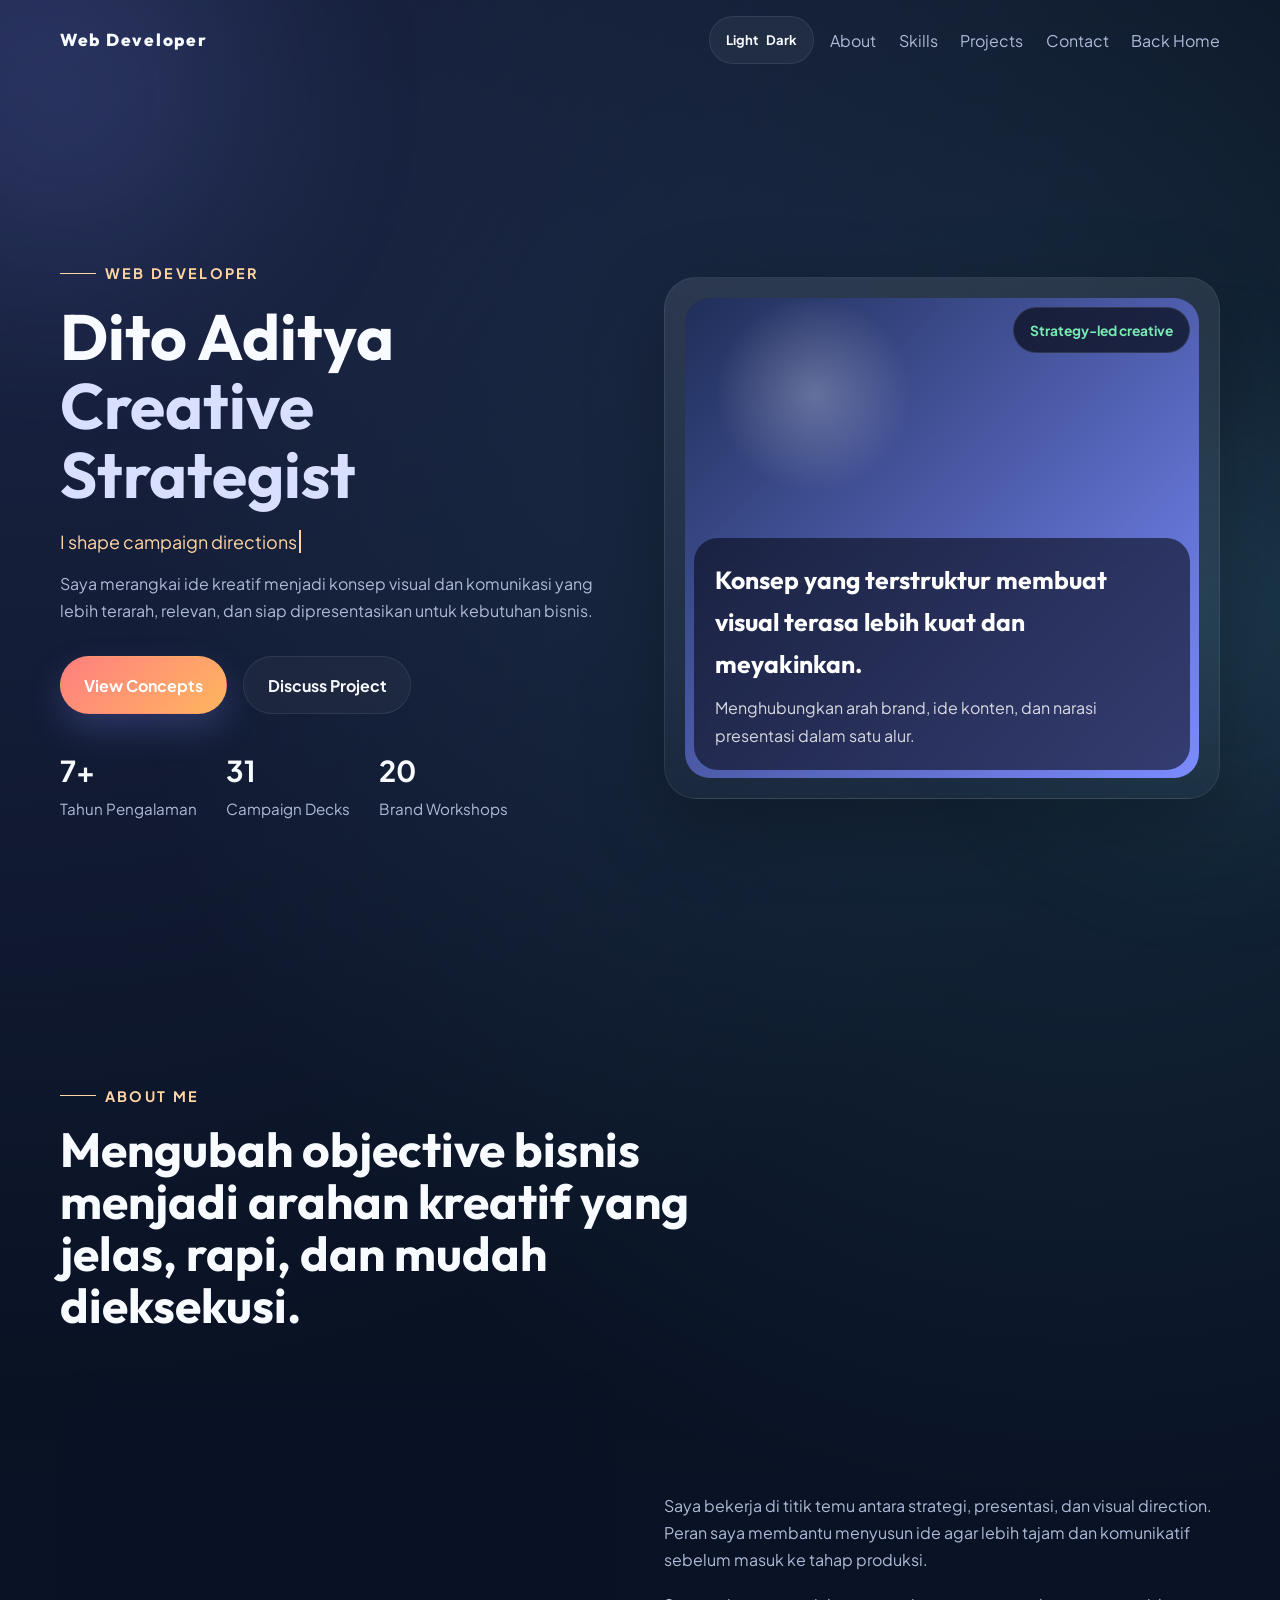
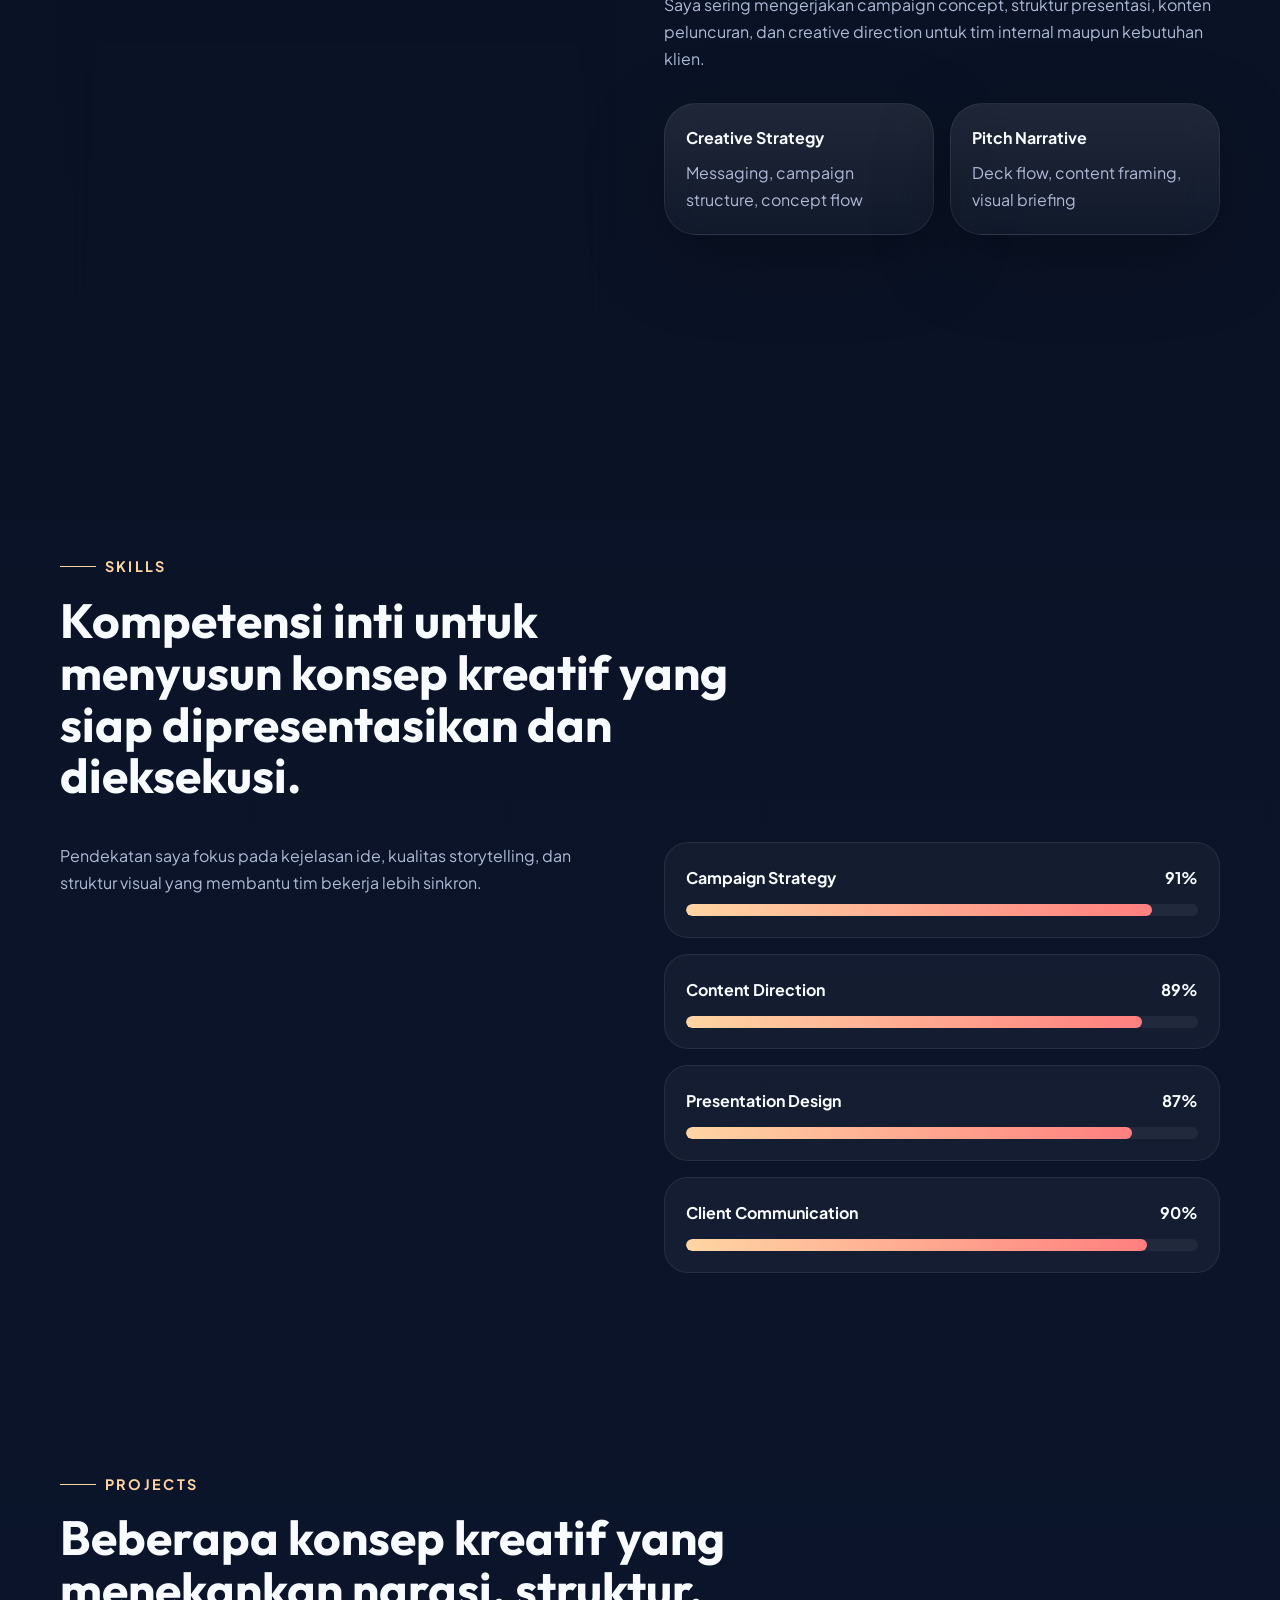
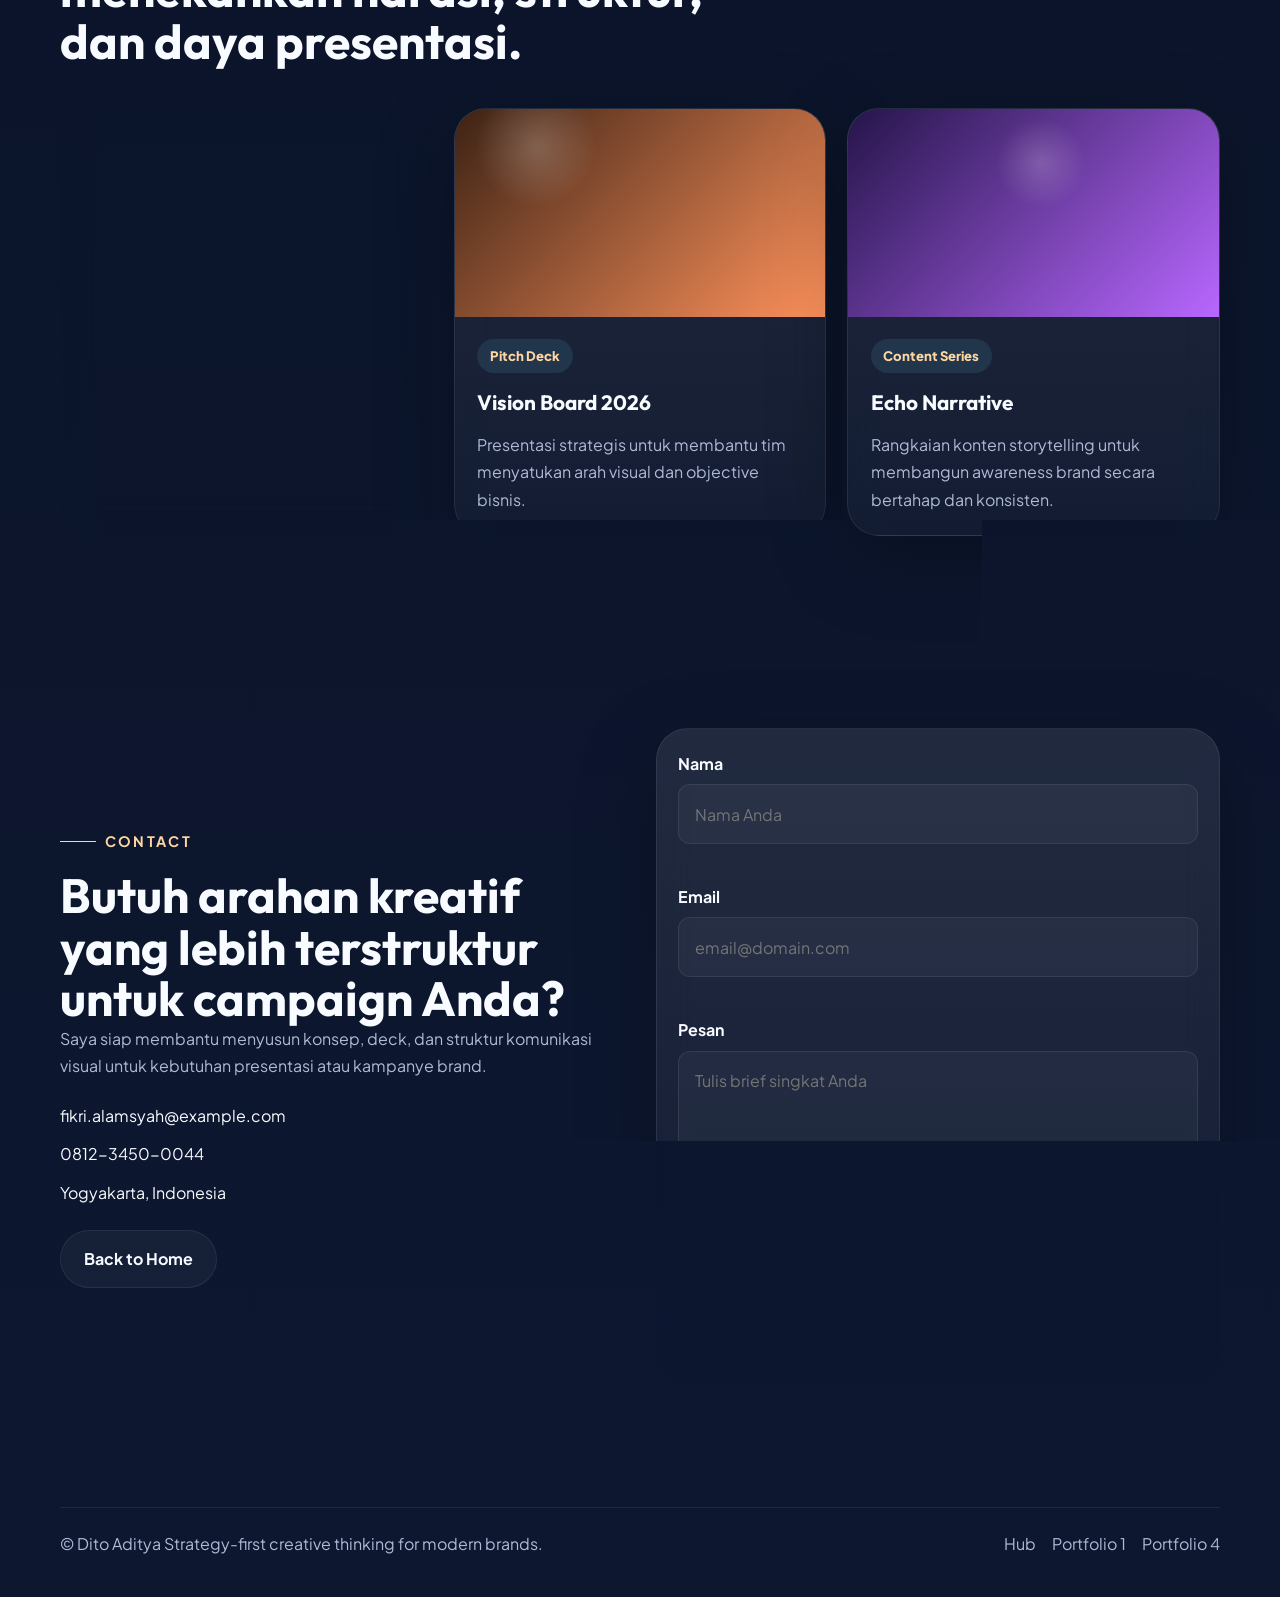
==== commit 77b0cb6d: "Update portfolio1.html" ====
--- a/portfolio1.html
+++ b/portfolio1.html
@@ -3,7 +3,7 @@
   <head>
     <meta charset="UTF-8" />
     <meta name="viewport" content="width=device-width, initial-scale=1.0" />
-    <title>Fikri Alamsyah | Portfolio 05</title>
+    <title>Dito Aditya | Web Developer</title>
     <meta name="description" content="Portofolio dummy Fikri Alamsyah dalam Portfolio Hub." />
     <link rel="preconnect" href="https://fonts.googleapis.com" />
     <link rel="preconnect" href="https://fonts.gstatic.com" crossorigin />
@@ -14,7 +14,7 @@
     <div class="page-glow glow-one"></div><div class="page-glow glow-two"></div>
     <header class="site-header" id="top">
       <nav class="navbar container">
-        <a href="index.html" class="logo">PORTFOLIO 05</a>
+        <a href="index.html" class="logo">Web Developer</a>
         <div class="nav-actions">
           <button class="theme-toggle" type="button" aria-label="Toggle theme"><span class="theme-toggle__sun">Light</span><span class="theme-toggle__moon">Dark</span></button>
           <button class="nav-toggle" type="button" aria-label="Buka menu navigasi" aria-expanded="false" aria-controls="nav-menu"><span></span><span></span><span></span></button>
@@ -26,8 +26,8 @@
       <section class="hero section">
         <div class="container hero-grid">
           <div class="hero-content reveal">
-            <span class="eyebrow">Portfolio 05</span>
-            <h1>Fikri Alamsyah <span class="accent">Creative Strategist</span></h1>
+            <span class="eyebrow">Web Developer</span>
+            <h1>Dito Aditya <span class="accent">Creative Strategist</span></h1>
             <p class="typing-line">I shape <span data-typing="campaign directions,content concepts,presentation narratives"></span></p>
             <p class="hero-description">Saya merangkai ide kreatif menjadi konsep visual dan komunikasi yang lebih terarah, relevan, dan siap dipresentasikan untuk kebutuhan bisnis.</p>
             <div class="hero-actions"><a href="#projects" class="btn btn-primary">View Concepts</a><a href="#contact" class="btn btn-secondary">Discuss Project</a></div>
@@ -85,7 +85,7 @@
         </div>
       </section>
     </main>
-    <footer class="footer"><div class="container footer-inner"><p>&copy; 2026 Fikri Alamsyah. Strategy-first creative thinking for modern brands.</p><div class="social-links"><a href="index.html">Hub</a><a href="portfolio1.html">Portfolio 1</a><a href="portfolio4.html">Portfolio 4</a></div></div></footer>
+    <footer class="footer"><div class="container footer-inner"><p>&copy; Dito Aditya Strategy-first creative thinking for modern brands.</p><div class="social-links"><a href="index.html">Hub</a><a href="portfolio1.html">Portfolio 1</a><a href="portfolio4.html">Portfolio 4</a></div></div></footer>
     <script src="js/script.js"></script>
   </body>
 </html>
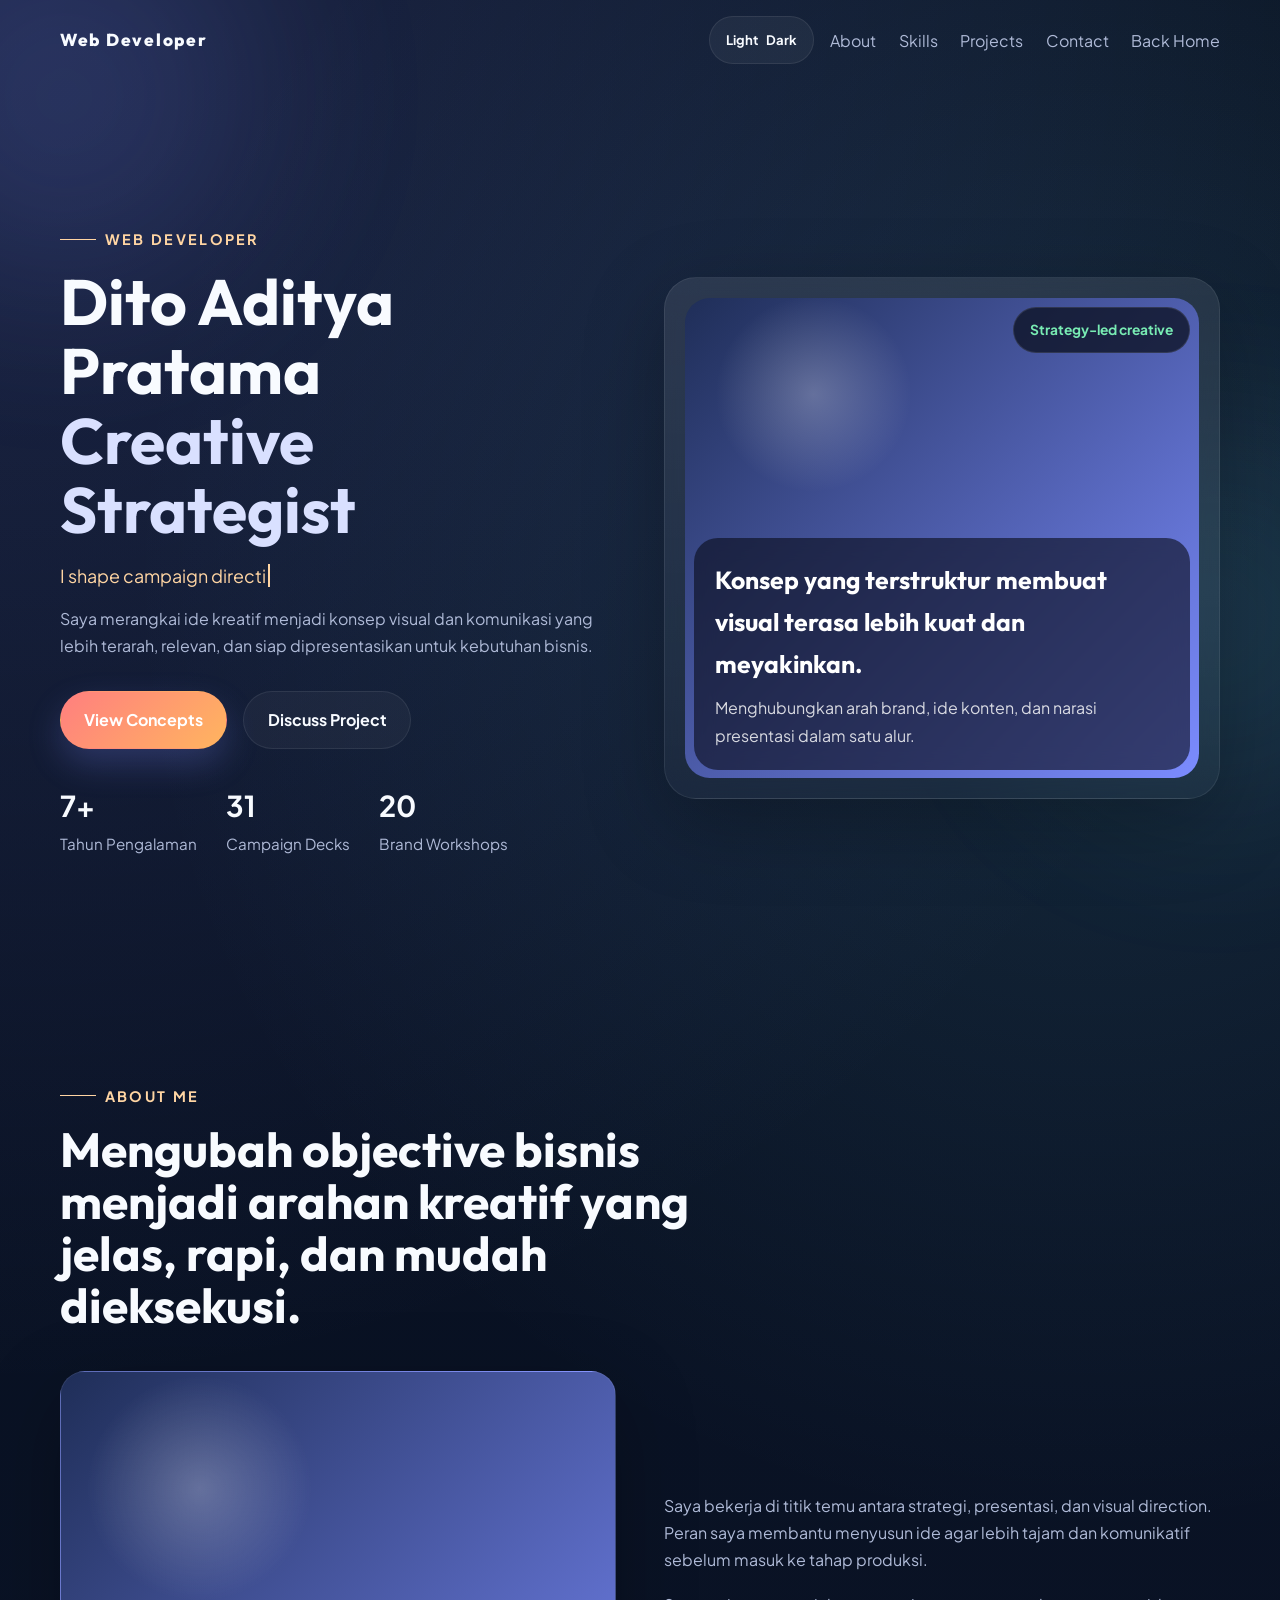
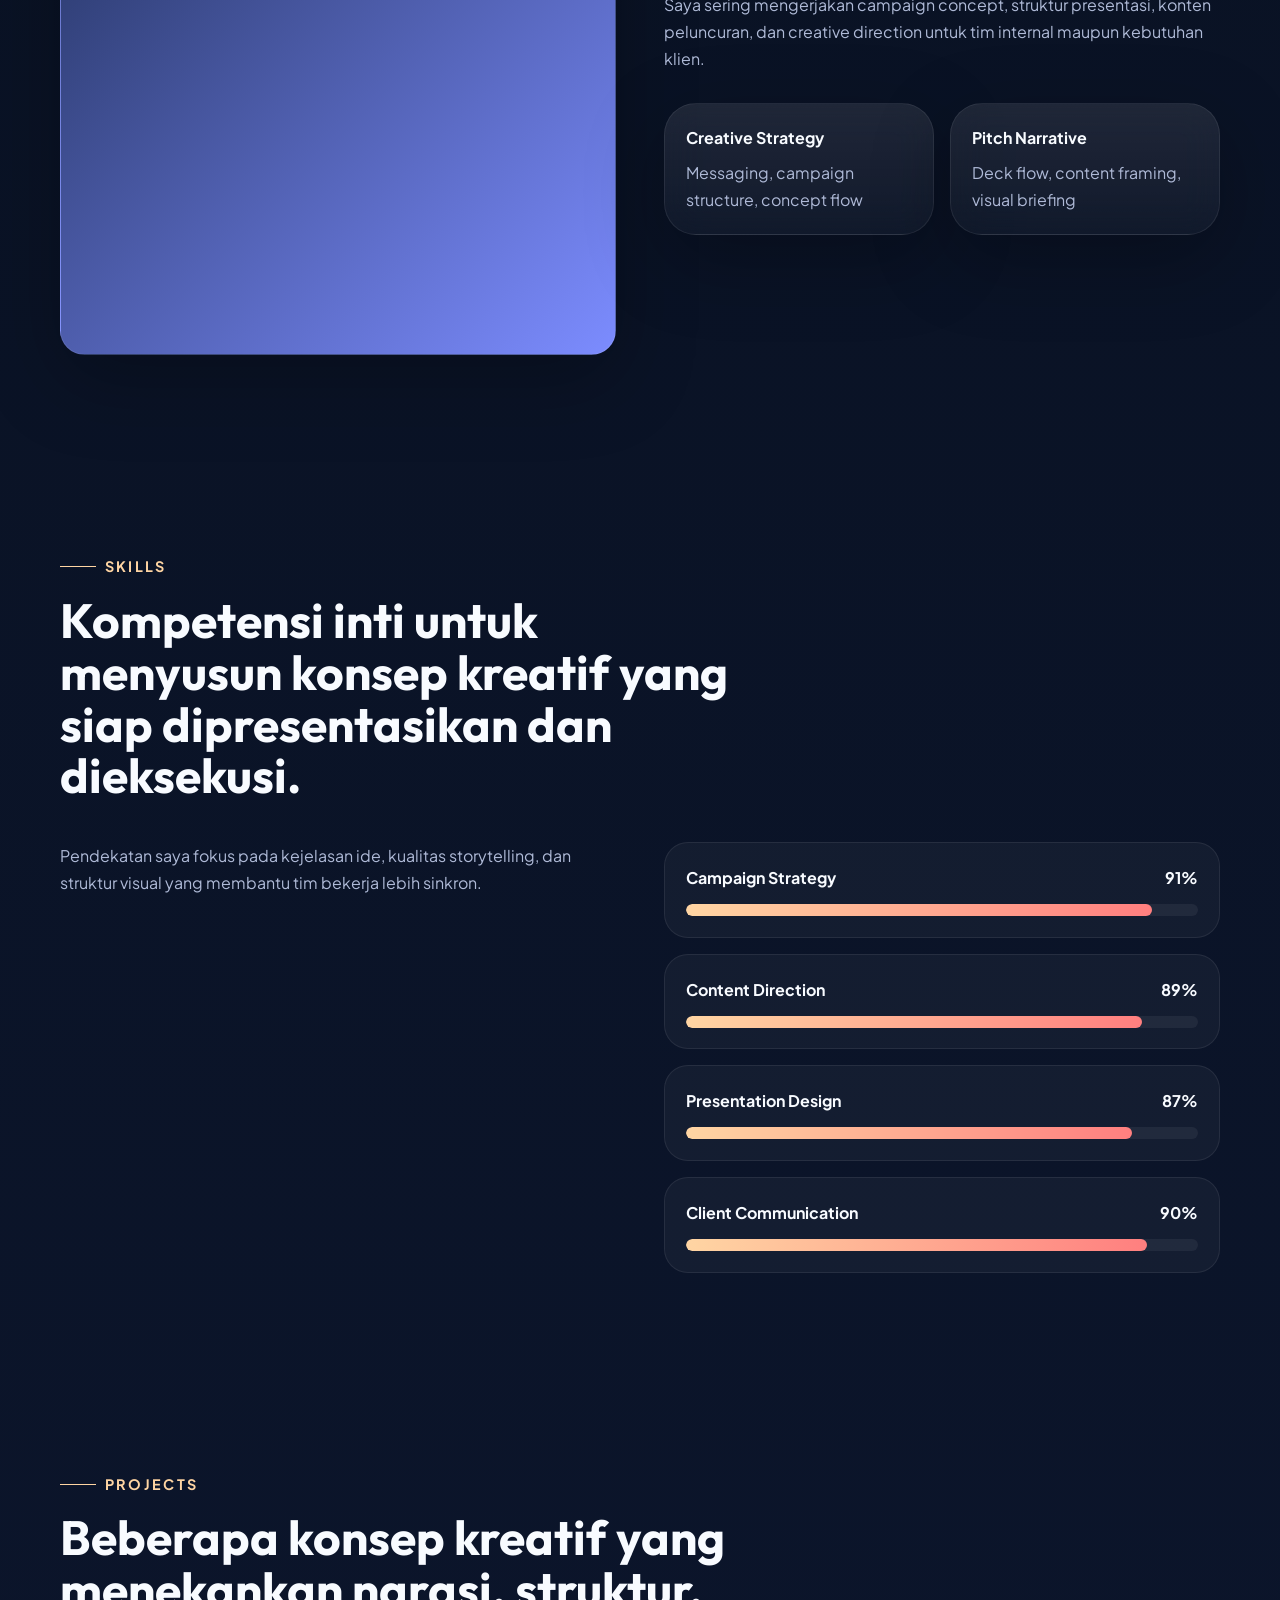
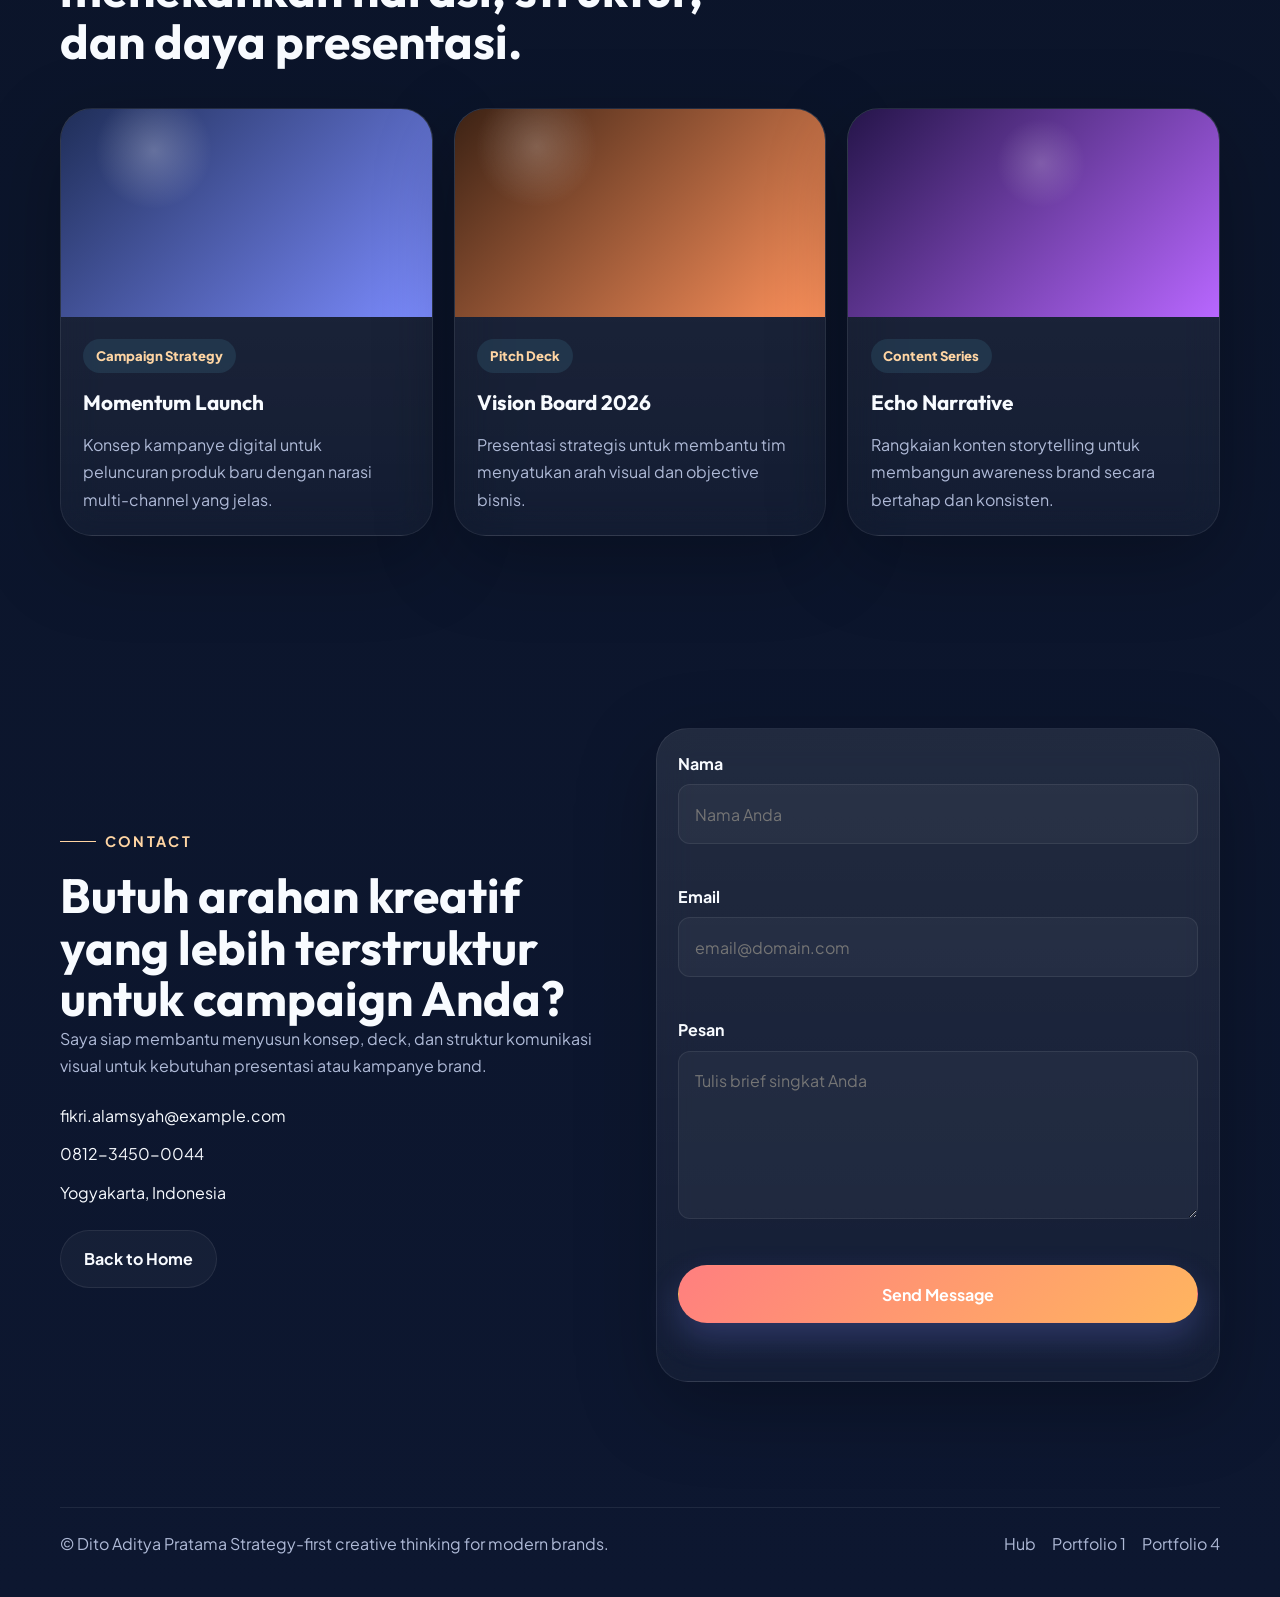
==== commit e373181f: "Update portfolio1.html" ====
--- a/portfolio1.html
+++ b/portfolio1.html
@@ -3,7 +3,7 @@
   <head>
     <meta charset="UTF-8" />
     <meta name="viewport" content="width=device-width, initial-scale=1.0" />
-    <title>Dito Aditya | Web Developer</title>
+    <title>Dito Aditya Pratama | Web Developer</title>
     <meta name="description" content="Portofolio dummy Fikri Alamsyah dalam Portfolio Hub." />
     <link rel="preconnect" href="https://fonts.googleapis.com" />
     <link rel="preconnect" href="https://fonts.gstatic.com" crossorigin />
@@ -27,7 +27,7 @@
         <div class="container hero-grid">
           <div class="hero-content reveal">
             <span class="eyebrow">Web Developer</span>
-            <h1>Dito Aditya <span class="accent">Creative Strategist</span></h1>
+            <h1>Dito Aditya Pratama <span class="accent">Creative Strategist</span></h1>
             <p class="typing-line">I shape <span data-typing="campaign directions,content concepts,presentation narratives"></span></p>
             <p class="hero-description">Saya merangkai ide kreatif menjadi konsep visual dan komunikasi yang lebih terarah, relevan, dan siap dipresentasikan untuk kebutuhan bisnis.</p>
             <div class="hero-actions"><a href="#projects" class="btn btn-primary">View Concepts</a><a href="#contact" class="btn btn-secondary">Discuss Project</a></div>
@@ -85,7 +85,7 @@
         </div>
       </section>
     </main>
-    <footer class="footer"><div class="container footer-inner"><p>&copy; Dito Aditya Strategy-first creative thinking for modern brands.</p><div class="social-links"><a href="index.html">Hub</a><a href="portfolio1.html">Portfolio 1</a><a href="portfolio4.html">Portfolio 4</a></div></div></footer>
+    <footer class="footer"><div class="container footer-inner"><p>&copy; Dito Aditya Pratama Strategy-first creative thinking for modern brands.</p><div class="social-links"><a href="index.html">Hub</a><a href="portfolio1.html">Portfolio 1</a><a href="portfolio4.html">Portfolio 4</a></div></div></footer>
     <script src="js/script.js"></script>
   </body>
 </html>
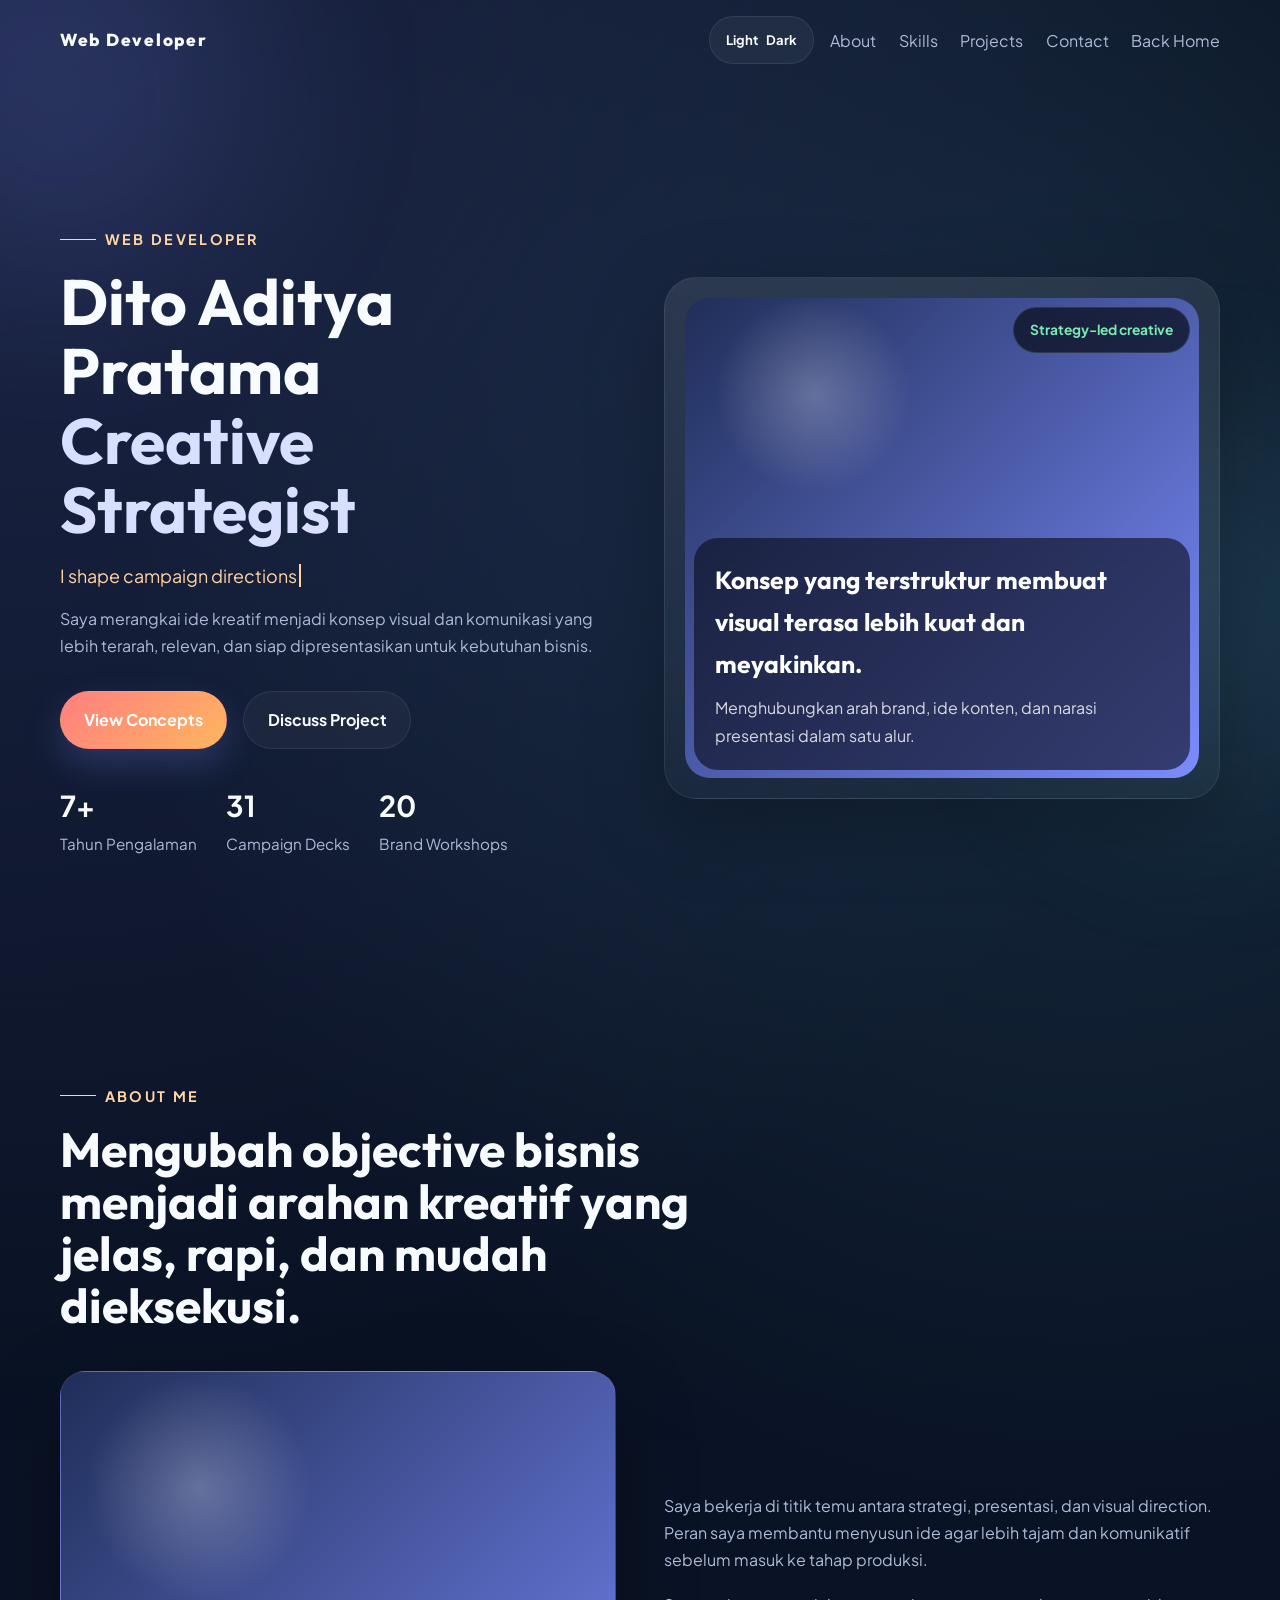
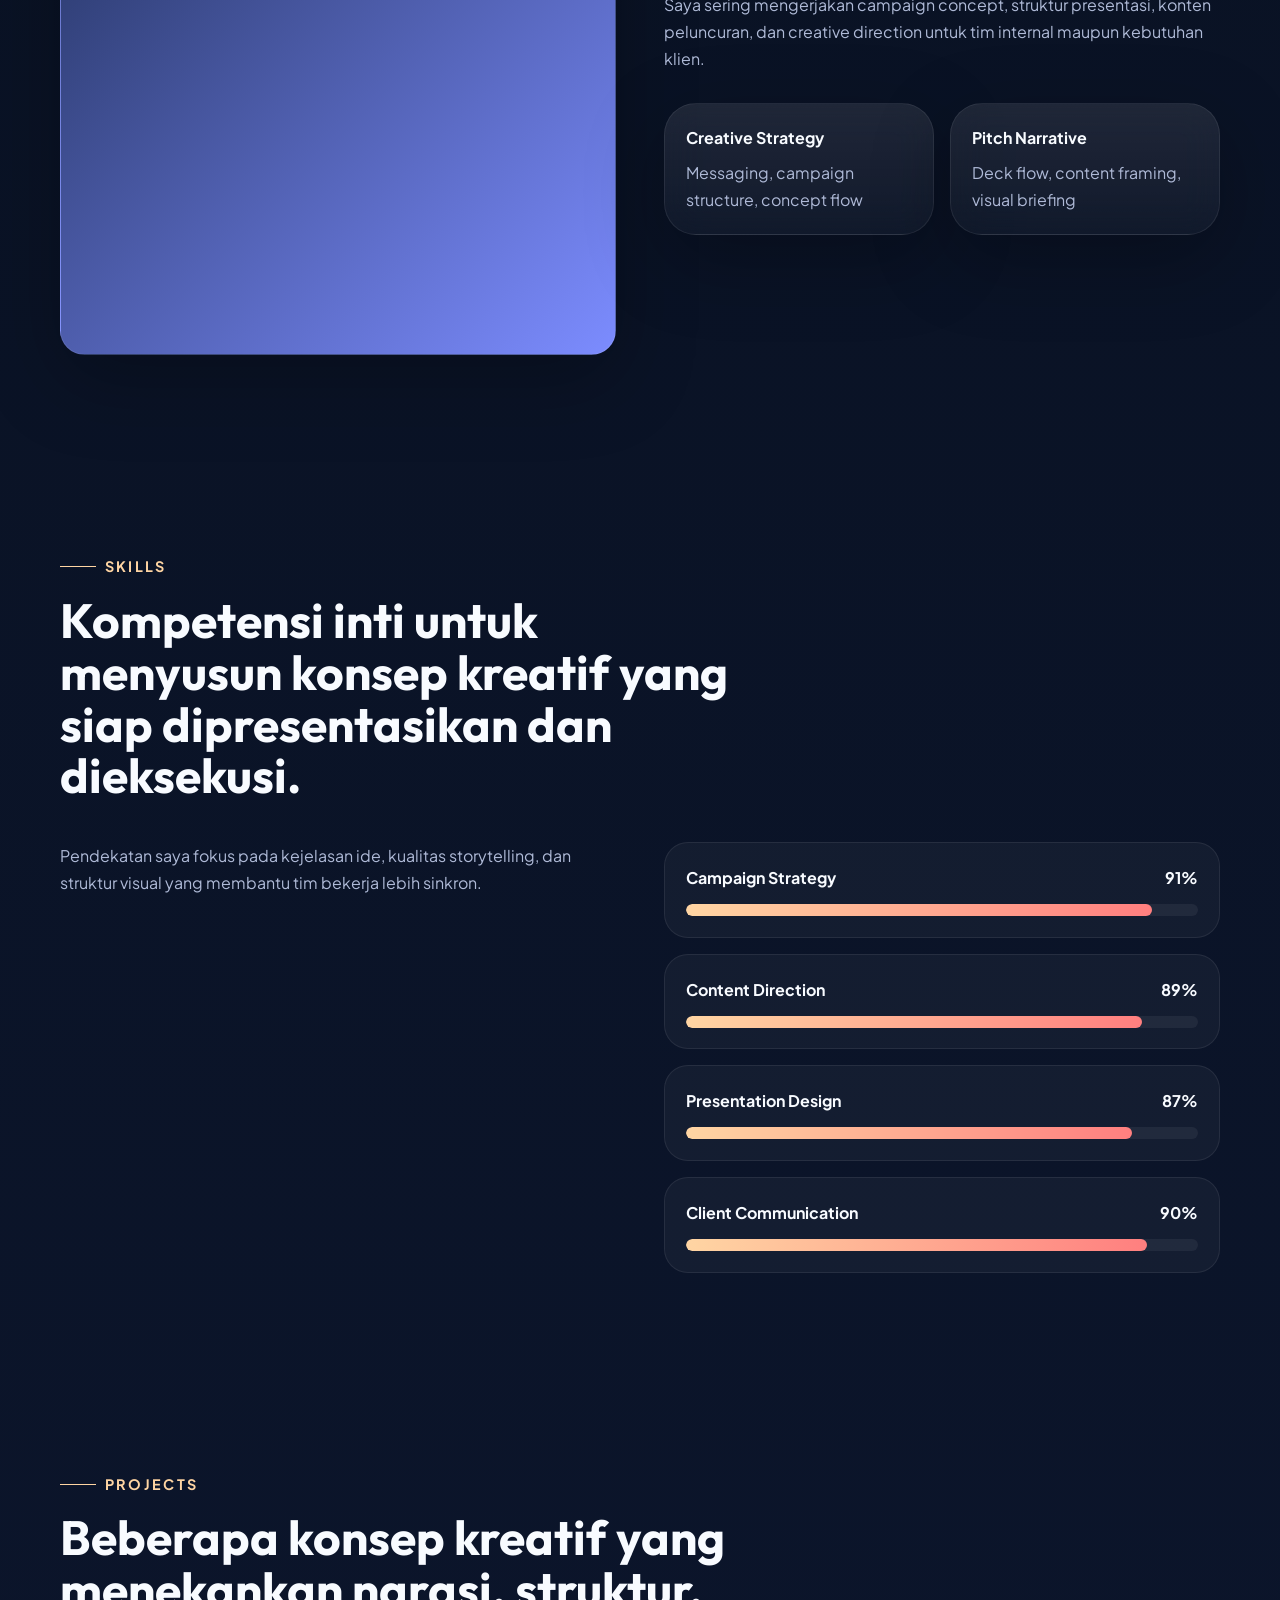
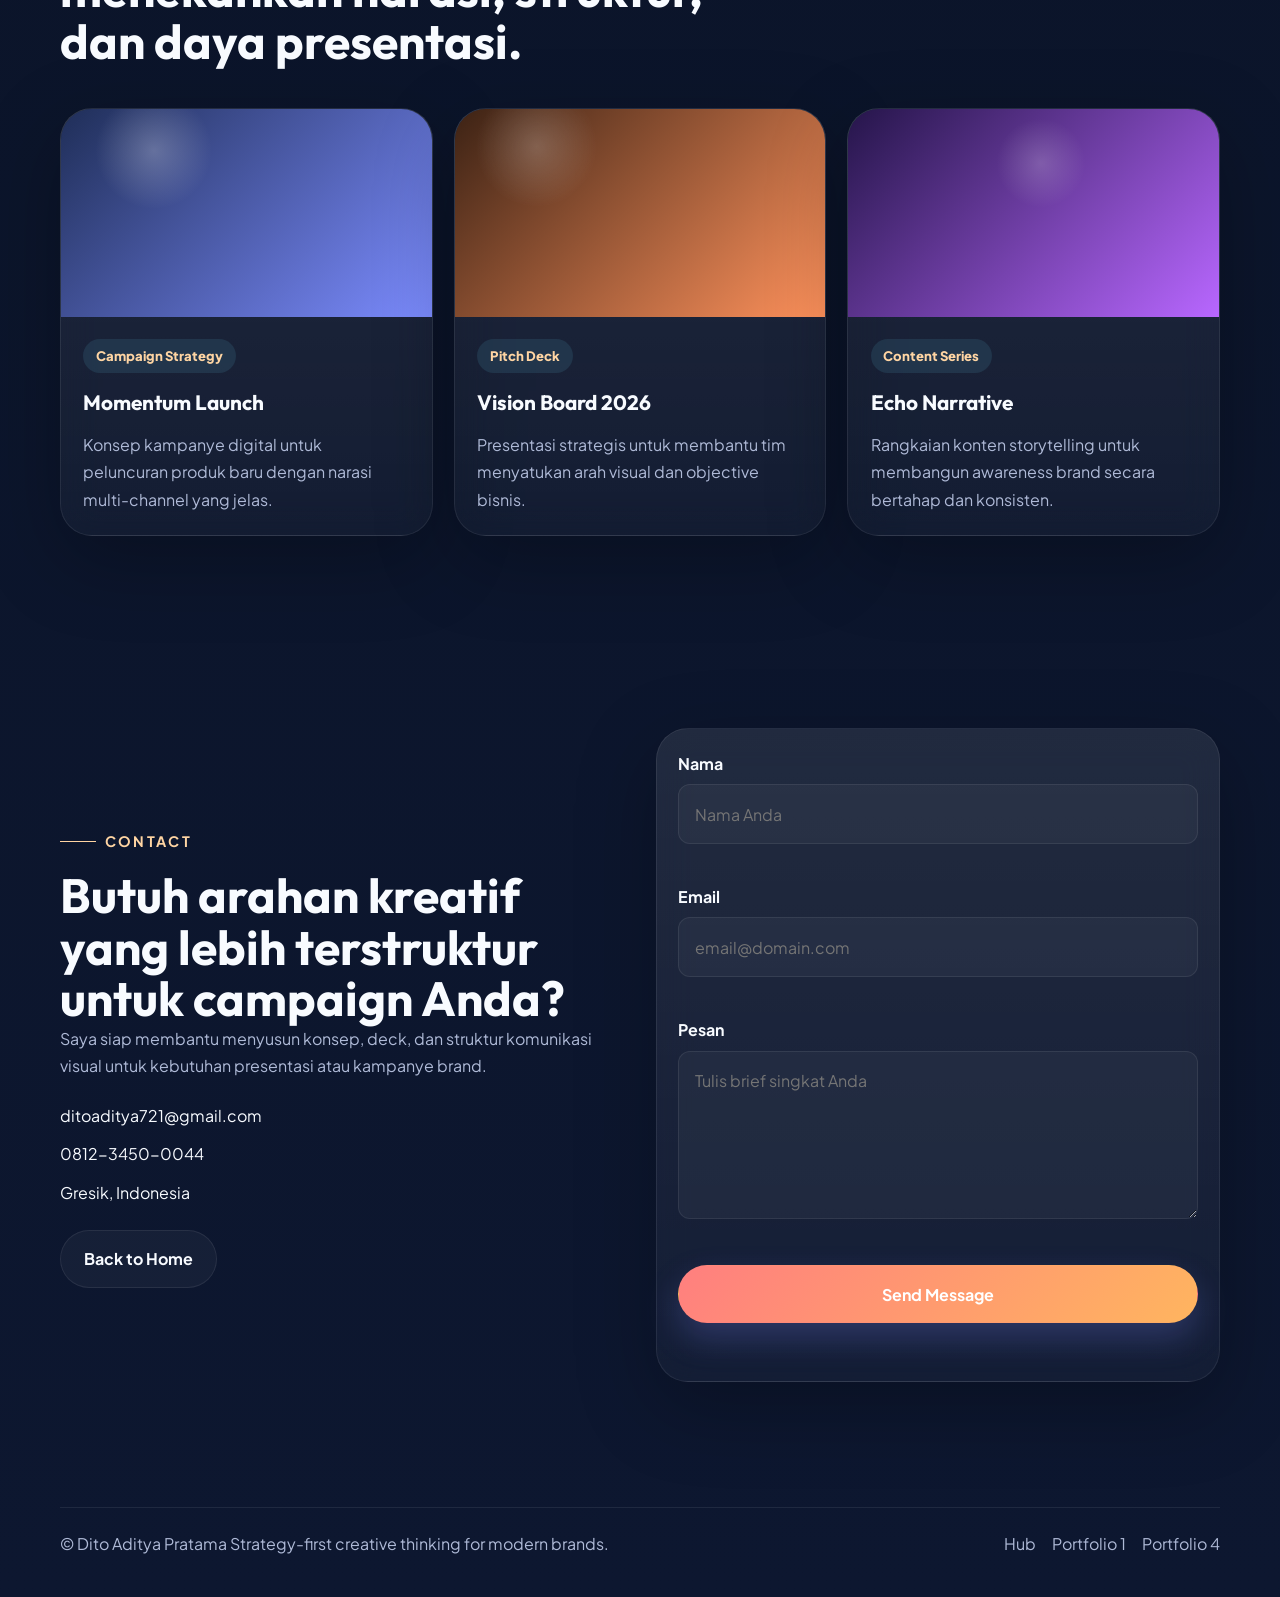
==== commit a9181900: "Update portfolio1.html" ====
--- a/portfolio1.html
+++ b/portfolio1.html
@@ -73,7 +73,7 @@
             <span class="eyebrow">Contact</span>
             <h2>Butuh arahan kreatif yang lebih terstruktur untuk campaign Anda?</h2>
             <p>Saya siap membantu menyusun konsep, deck, dan struktur komunikasi visual untuk kebutuhan presentasi atau kampanye brand.</p>
-            <div class="contact-links"><a href="mailto:fikri.alamsyah@example.com">fikri.alamsyah@example.com</a><a href="tel:+6281234500044">0812-3450-0044</a><a href="https://maps.google.com/?q=Yogyakarta%2C+Indonesia" target="_blank" rel="noreferrer">Yogyakarta, Indonesia</a></div>
+            <div class="contact-links"><a href="mailto:fikri.alamsyah@example.com">ditoaditya721@gmail.com</a><a href="tel:+6281234500044">0812-3450-0044</a><a href="https://maps.google.com/?q=Gresik%2C+Indonesia" target="_blank" rel="noreferrer">Gresik, Indonesia</a></div>
             <a href="index.html" class="btn btn-back">Back to Home</a>
           </div>
           <form class="contact-form reveal" id="contact-form" novalidate>
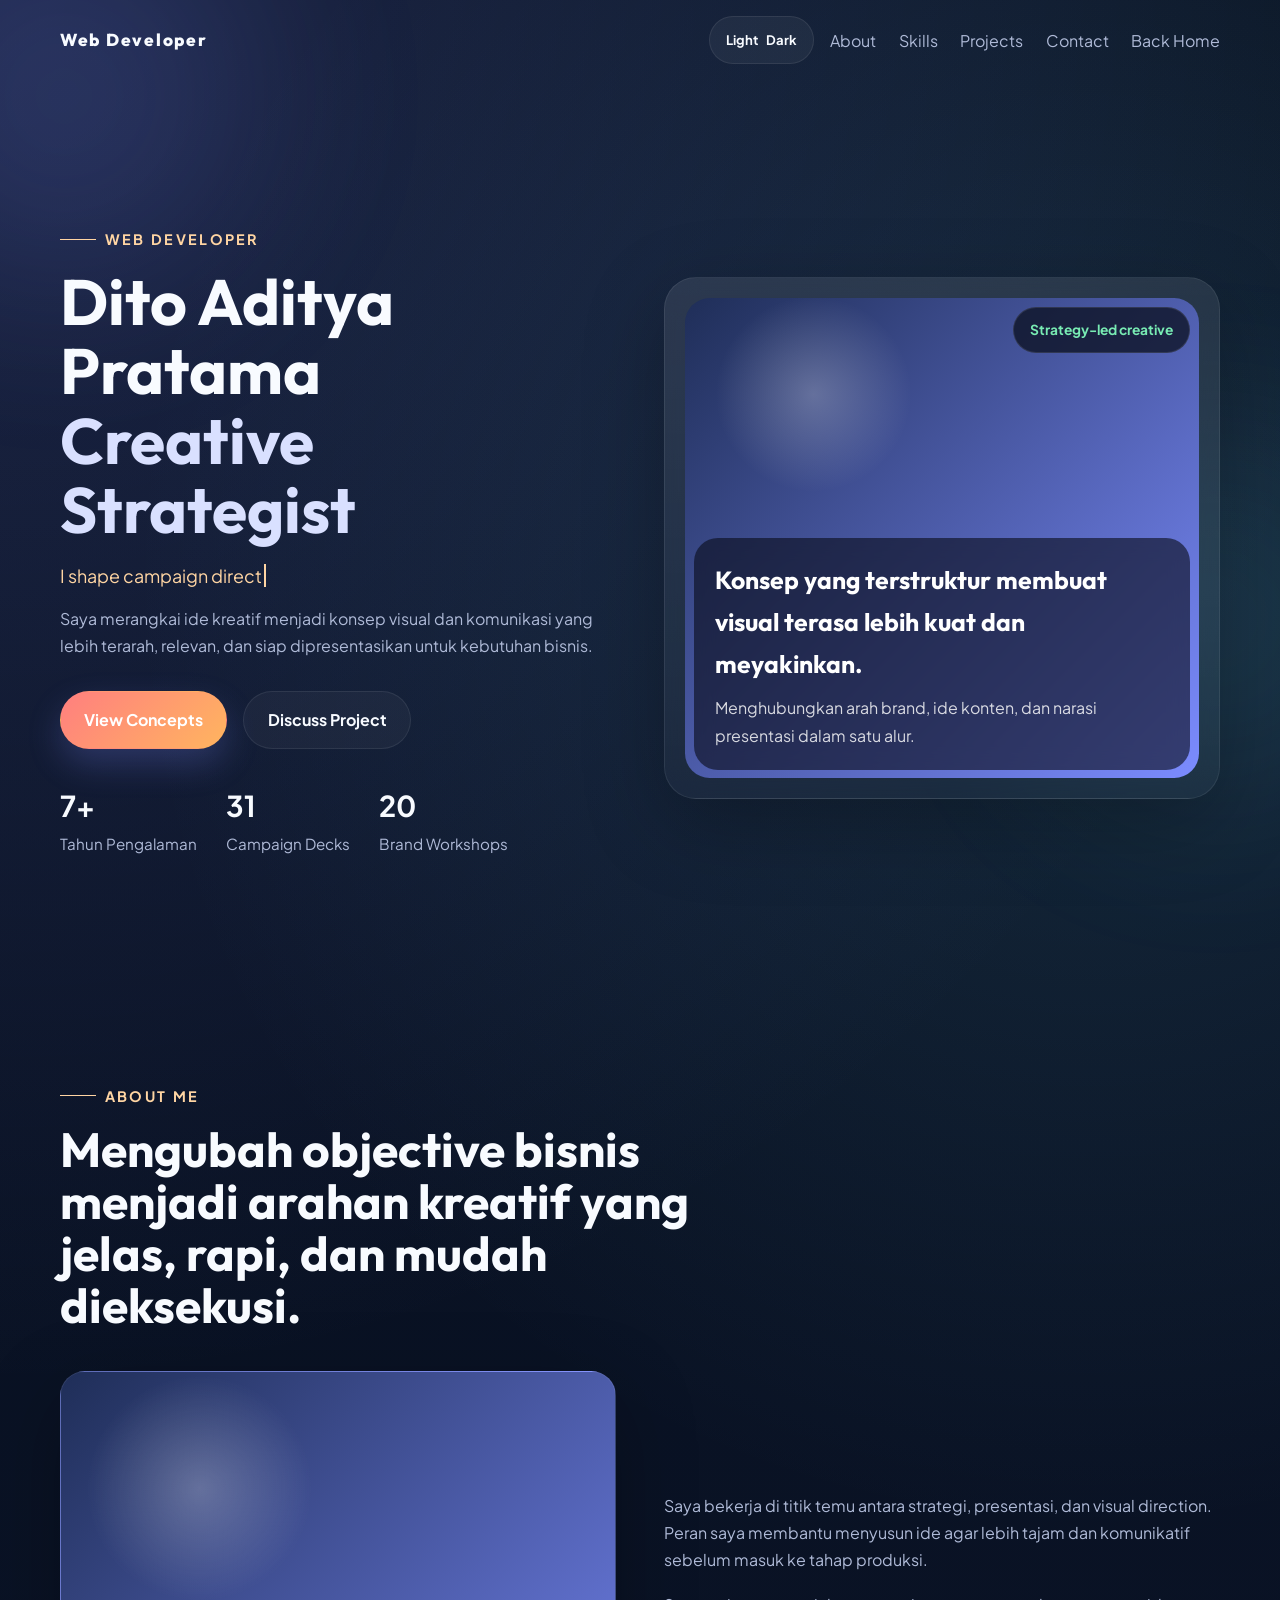
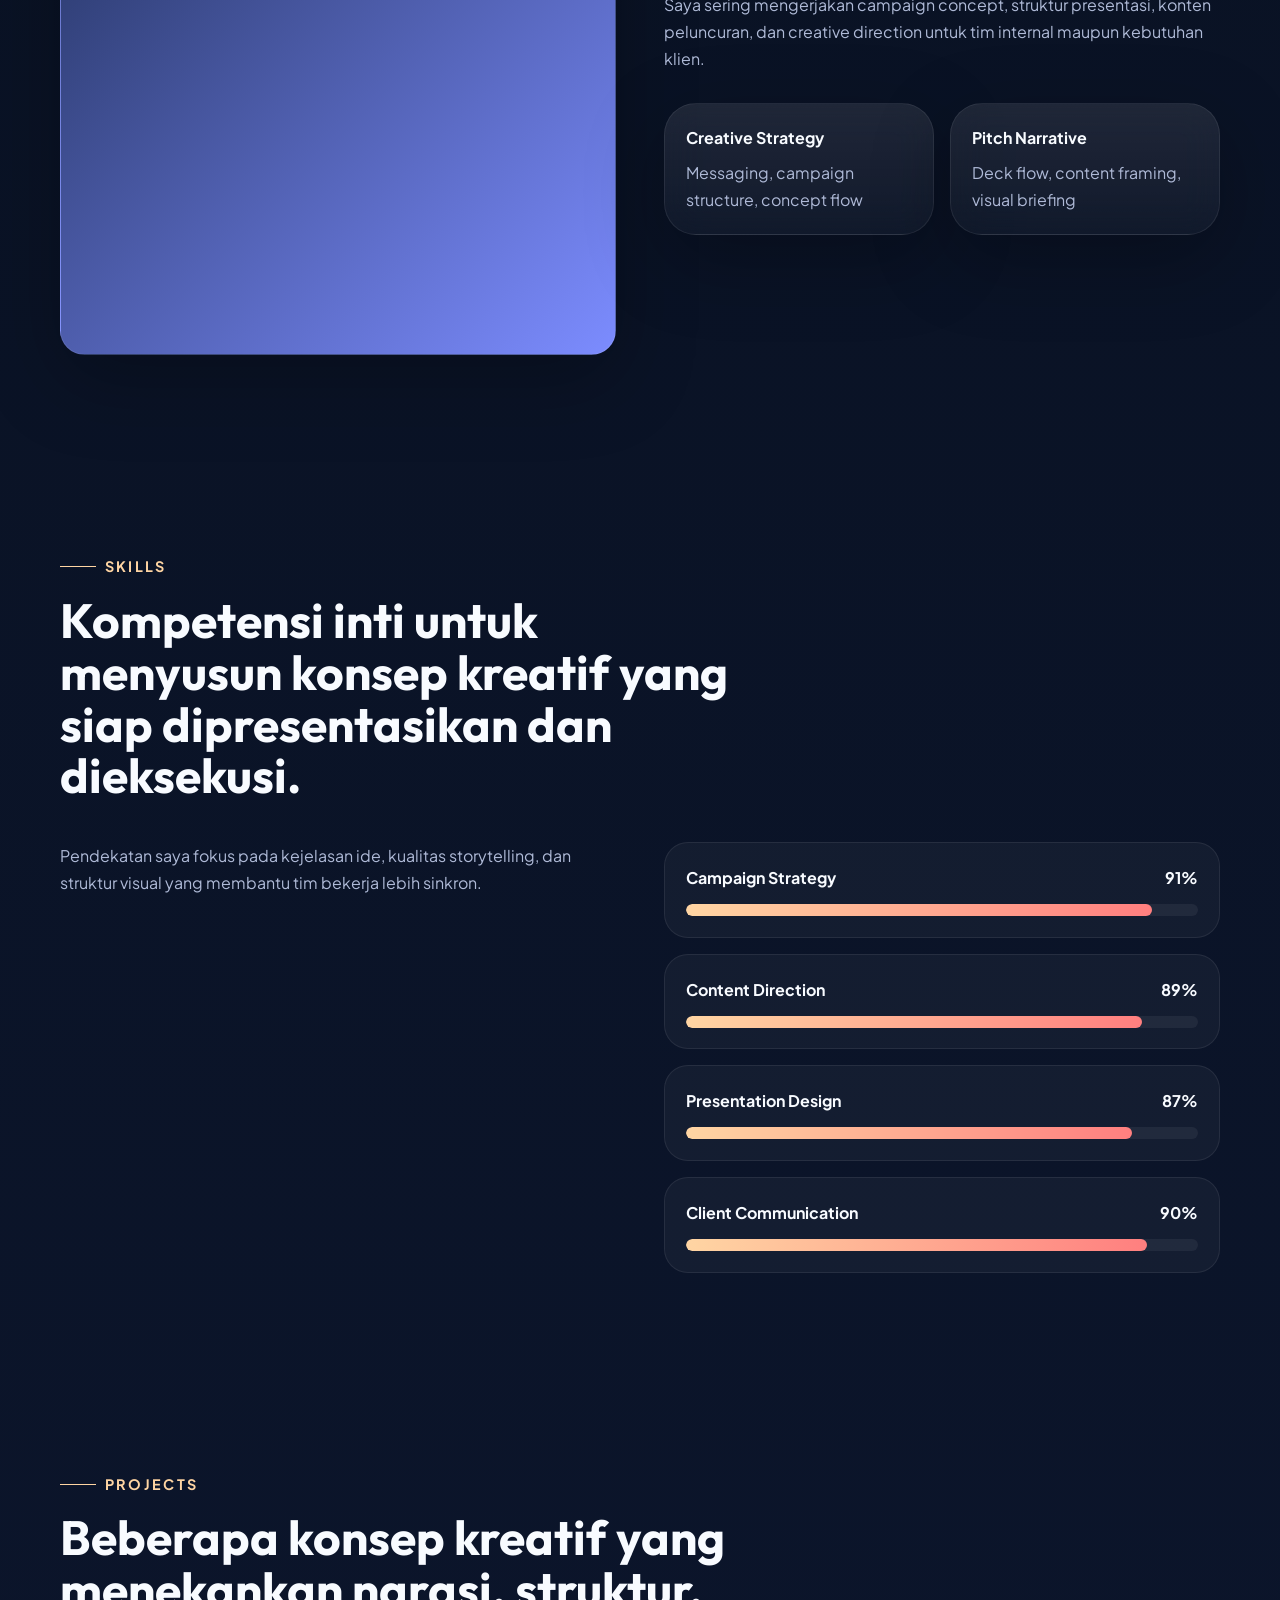
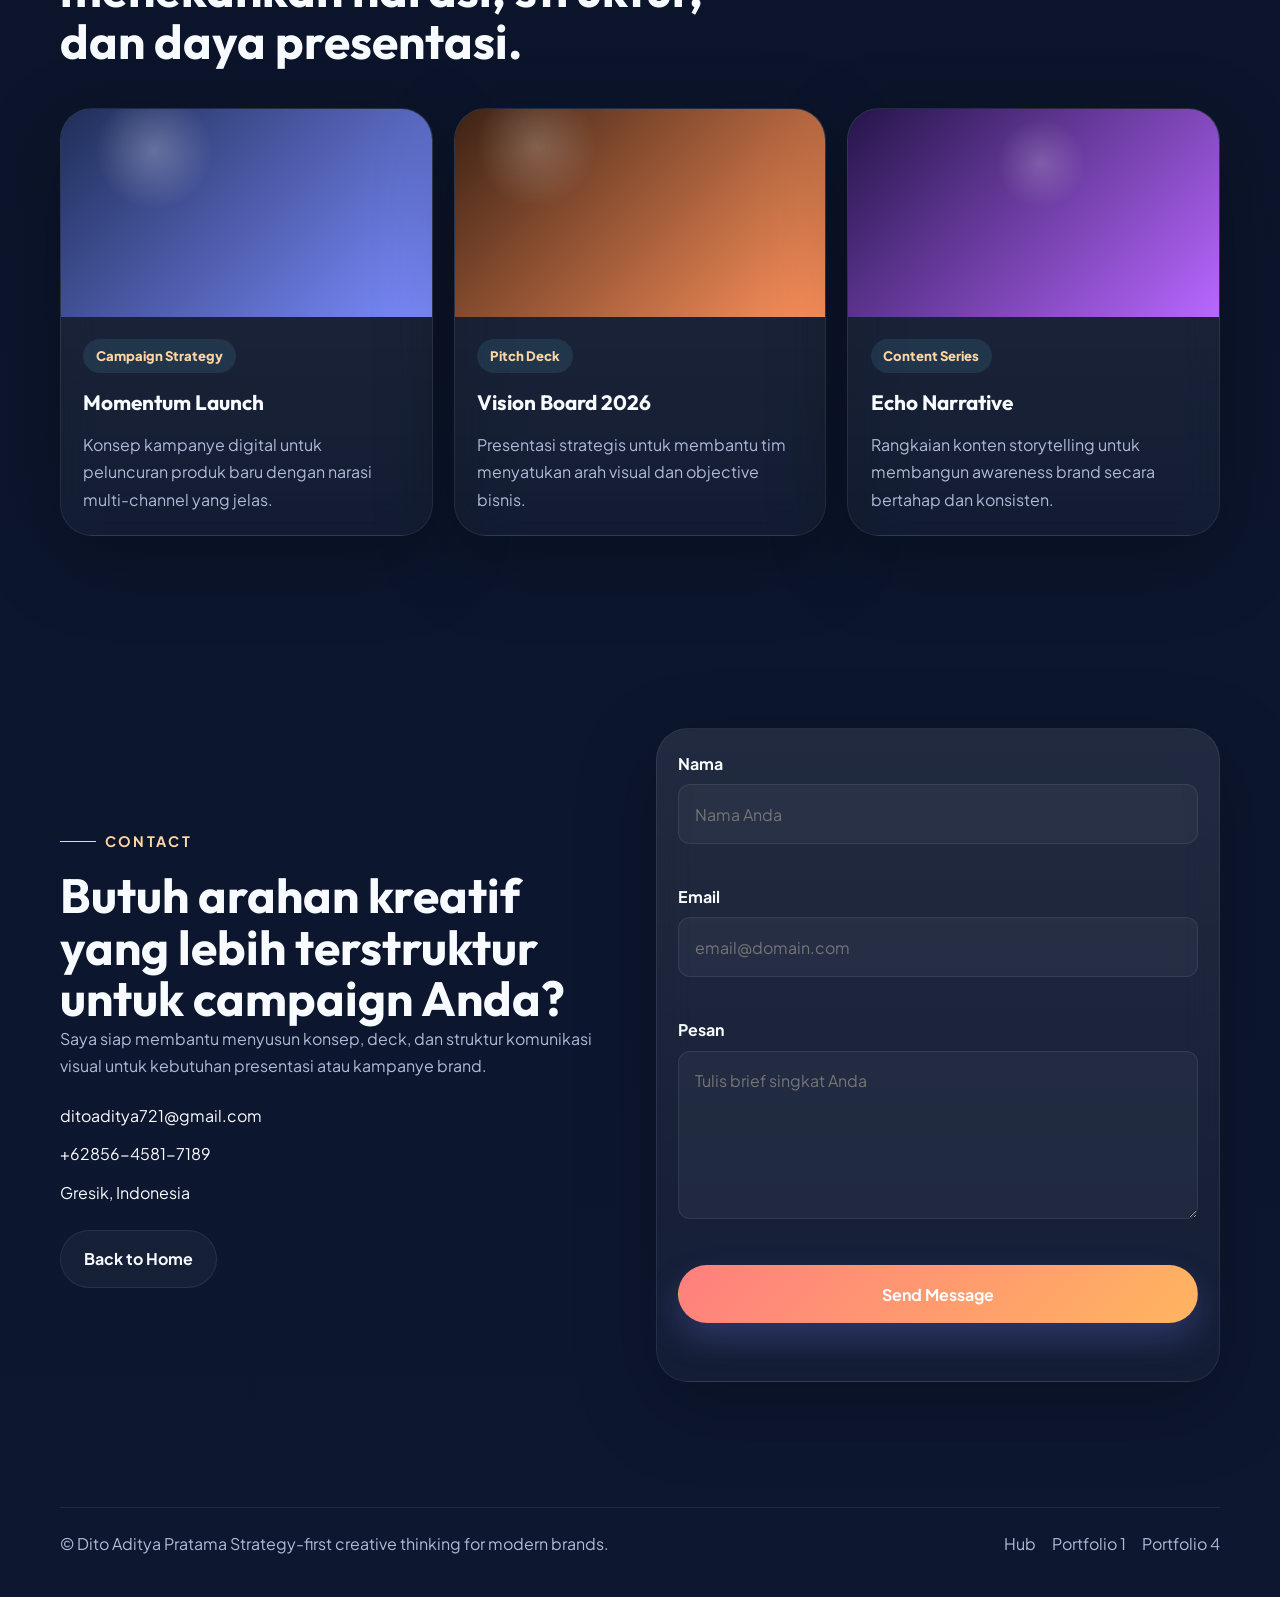
==== commit 4d5c1ab6: "Update portfolio1.html" ====
--- a/portfolio1.html
+++ b/portfolio1.html
@@ -73,7 +73,7 @@
             <span class="eyebrow">Contact</span>
             <h2>Butuh arahan kreatif yang lebih terstruktur untuk campaign Anda?</h2>
             <p>Saya siap membantu menyusun konsep, deck, dan struktur komunikasi visual untuk kebutuhan presentasi atau kampanye brand.</p>
-            <div class="contact-links"><a href="mailto:fikri.alamsyah@example.com">ditoaditya721@gmail.com</a><a href="tel:+6281234500044">0812-3450-0044</a><a href="https://maps.google.com/?q=Gresik%2C+Indonesia" target="_blank" rel="noreferrer">Gresik, Indonesia</a></div>
+            <div class="contact-links"><a href="mailto:fikri.alamsyah@example.com">ditoaditya721@gmail.com</a><a href="tel:+62856-4581-7189">+62856-4581-7189</a><a href="https://maps.google.com/?q=Gresik%2C+Indonesia" target="_blank" rel="noreferrer">Gresik, Indonesia</a></div>
             <a href="index.html" class="btn btn-back">Back to Home</a>
           </div>
           <form class="contact-form reveal" id="contact-form" novalidate>
